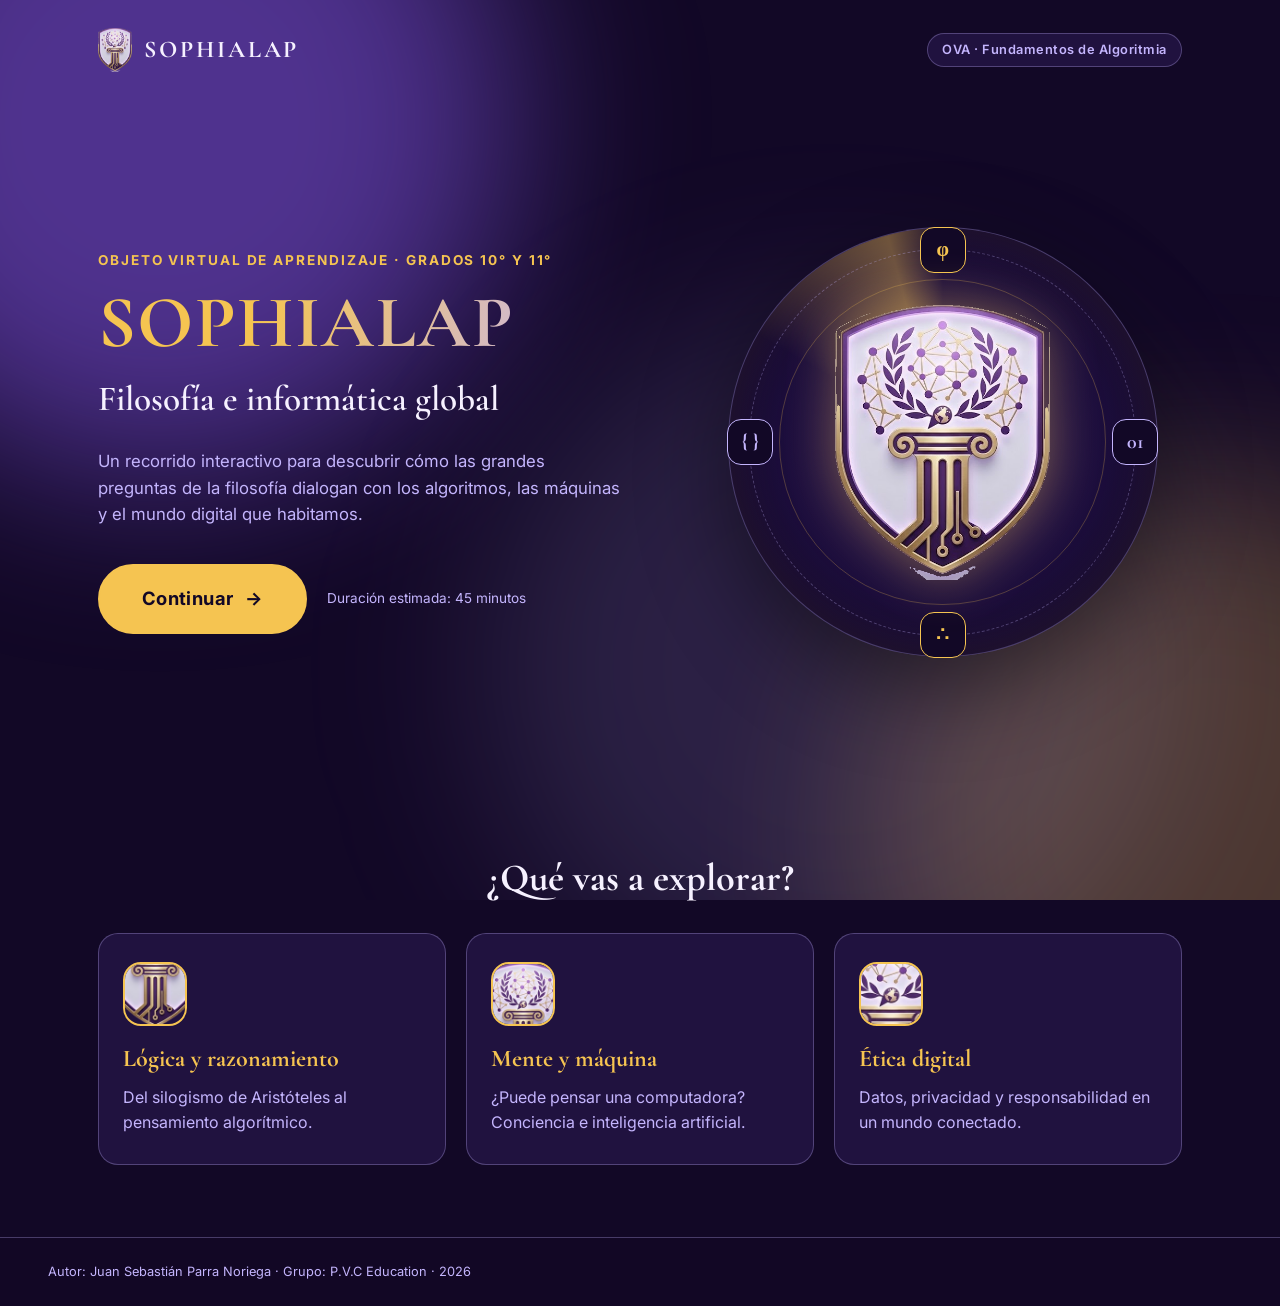
==== index.html @ b5cdf6d9 "Agrega autor y grupo al pie de página" ====
<!DOCTYPE html>
<html lang="es">
<head>
  <meta charset="UTF-8">
  <meta name="viewport" content="width=device-width, initial-scale=1">
  <meta name="description" content="SOPHIALAP: objeto virtual de aprendizaje interactivo que conecta la filosofía con la informática para estudiantes de grados 10° y 11°.">
  <meta name="theme-color" content="#120826">
  <title>SOPHIALAP · Filosofía e informática global</title>
  <link rel="icon" type="image/png" href="img/favicon.png">
  <link rel="preconnect" href="https://fonts.googleapis.com">
  <link rel="preconnect" href="https://fonts.gstatic.com" crossorigin>
  <link href="https://fonts.googleapis.com/css2?family=Cormorant+Garamond:wght@600;700&amp;family=Inter:wght@400;600;700&amp;display=swap" rel="stylesheet">
  <link rel="stylesheet" href="css/styles.css">
</head>
<body>

  <!-- Fondo decorativo: manchas de luz animadas -->
  <div class="fondo" aria-hidden="true">
    <span class="fondo__mancha fondo__mancha--violeta"></span>
    <span class="fondo__mancha fondo__mancha--dorada"></span>
    <span class="fondo__mancha fondo__mancha--lila"></span>
  </div>

  <a class="salto-contenido" href="#contenido-principal">Saltar al contenido</a>

  <header class="cabecera">
    <a class="marca" href="index.html">
      <img class="marca__logo" src="img/escudo-sophialap.png" width="35" height="44" alt="Logotipo de SOPHIALAP: escudo violeta y dorado con una columna jónica">
      <span class="marca__nombre">SOPHIALAP</span>
    </a>
    <p class="cabecera__etiqueta">OVA · Fundamentos de Algoritmia</p>
  </header>

  <main id="contenido-principal" class="principal">

    <!-- Portada: título, subtítulo, llamado a la acción y visual temático -->
    <section class="portada" aria-labelledby="titulo-ova">
      <div class="portada__texto">
        <p class="portada__sobretitulo">Objeto Virtual de Aprendizaje · Grados 10° y 11°</p>
        <h1 id="titulo-ova" class="portada__titulo">SOPHIALAP</h1>
        <p class="portada__subtitulo">Filosofía e informática global</p>
        <p class="portada__descripcion">
          Un recorrido interactivo para descubrir cómo las grandes preguntas de la filosofía
          dialogan con los algoritmos, las máquinas y el mundo digital que habitamos.
        </p>
        <div class="portada__acciones">
          <a class="boton" href="contenido.html">
            <span class="boton__texto">Continuar</span>
            <span class="boton__flecha" aria-hidden="true">→</span>
          </a>
          <p class="portada__nota">Duración estimada: 45 minutos</p>
        </div>
      </div>

      <div class="visual">
        <div class="visual__radar" aria-hidden="true"></div>
        <div class="visual__anillo visual__anillo--externo" aria-hidden="true"></div>
        <div class="visual__anillo visual__anillo--interno" aria-hidden="true"></div>
        <div class="orbita" aria-hidden="true">
          <span class="orbita__ficha orbita__ficha--arriba">φ</span>
          <span class="orbita__ficha orbita__ficha--derecha">01</span>
          <span class="orbita__ficha orbita__ficha--abajo">∴</span>
          <span class="orbita__ficha orbita__ficha--izquierda">{ }</span>
        </div>
        <img class="visual__nucleo" src="img/escudo-sophialap.png" width="412" height="527" alt="Escudo de SOPHIALAP: columna jónica con circuitos, corona de laurel, red neuronal y globo terráqueo en violeta y dorado">
      </div>
    </section>

    <!-- Ejes temáticos del OVA -->
    <section class="ejes" aria-labelledby="titulo-ejes">
      <h2 id="titulo-ejes" class="ejes__titulo">¿Qué vas a explorar?</h2>
      <ul class="ejes__lista">
        <li class="eje">
          <img class="eje__icono" src="img/detalle-columna.png" width="64" height="64" alt="Columna jónica con líneas de circuito, símbolo de la lógica clásica y la computación">
          <h3 class="eje__nombre">Lógica y razonamiento</h3>
          <p class="eje__texto">Del silogismo de Aristóteles al pensamiento algorítmico.</p>
        </li>
        <li class="eje">
          <img class="eje__icono" src="img/detalle-red.png" width="64" height="64" alt="Red neuronal de nodos violetas y dorados que representa la mente y la máquina">
          <h3 class="eje__nombre">Mente y máquina</h3>
          <p class="eje__texto">¿Puede pensar una computadora? Conciencia e inteligencia artificial.</p>
        </li>
        <li class="eje">
          <img class="eje__icono" src="img/detalle-globo.png" width="64" height="64" alt="Globo terráqueo sobre una corona de laurel que representa la ética en el mundo digital">
          <h3 class="eje__nombre">Ética digital</h3>
          <p class="eje__texto">Datos, privacidad y responsabilidad en un mundo conectado.</p>
        </li>
      </ul>
    </section>
  </main>

  <footer class="pie-pagina">
    <p>Autor: Juan Sebastián Parra Noriega · Grupo: P.V.C Education · 2026</p>
  </footer>

</body>
</html>
---- css/styles.css ----
/* ---------- 1. VARIABLES ---------- */
:root {
  --color-fondo: #120826;
  --color-dorado: #f5c451;
  --color-violeta: #8b5cf6;
  --color-lila: #c4b5fd;
  --color-texto: #f6f1ff;

  --fuente-titulos: "Cormorant Garamond", Georgia, "Times New Roman", serif;
  --fuente-texto: "Inter", system-ui, -apple-system, "Segoe UI", Roboto, sans-serif;

  --borde-suave: color-mix(in srgb, var(--color-lila) 30%, transparent);
  --vidrio: color-mix(in srgb, var(--color-violeta) 12%, transparent);
  --curva: ease-in-out;
  --ancho-max: 1180px;
}

/* ---------- 2. BASE ---------- */
*,
*::before,
*::after {
  box-sizing: border-box;
}

html {
  overflow-x: hidden;
  scroll-behavior: smooth;
}

body {
  display: flex;
  flex-direction: column;
  min-height: 100vh;
  margin: 0;
  background-color: var(--color-fondo);
  color: var(--color-texto);
  font-family: var(--fuente-texto);
  font-size: 1rem;
  line-height: 1.6;
  overflow-x: hidden;
}

img {
  display: block;
  max-width: 100%;
  height: auto;
}

.principal {
  flex: 1;
  width: 100%;
  max-width: var(--ancho-max);
  margin: 0 auto;
  padding: clamp(8px, 3vw, 32px) clamp(20px, 5vw, 48px) clamp(32px, 6vw, 72px);
}

.principal--centrado {
  display: grid;
  place-items: center;
}

.salto-contenido {
  position: absolute;
  top: -80px;
  left: 16px;
  z-index: 10;
  padding: 10px 18px;
  border-radius: 10px;
  background: var(--color-dorado);
  color: var(--color-fondo);
  font-weight: 700;
  text-decoration: none;
  transition: top 0.2s var(--curva);
}

.salto-contenido:focus {
  top: 16px;
}

/* ---------- 3. FONDO ANIMADO ---------- */
.fondo {
  position: fixed;
  inset: 0;
  z-index: -1;
  overflow: hidden;
  contain: paint;
}

.fondo__mancha {
  position: absolute;
  width: 55vmax;
  height: 55vmax;
  border-radius: 50%;
  filter: blur(90px);
  animation: derivar 22s var(--curva) infinite alternate;
}

.fondo__mancha--violeta {
  top: -18vmax;
  left: -15vmax;
  background: color-mix(in srgb, var(--color-violeta) 50%, transparent);
}

.fondo__mancha--dorada {
  right: -22vmax;
  bottom: -22vmax;
  background: color-mix(in srgb, var(--color-dorado) 25%, transparent);
  animation-duration: 28s;
}

.fondo__mancha--lila {
  top: 35%;
  left: 38%;
  background: color-mix(in srgb, var(--color-lila) 14%, transparent);
  animation-duration: 34s;
}

/* ---------- 4. CABECERA ---------- */
.cabecera {
  display: flex;
  align-items: center;
  justify-content: space-between;
  gap: 16px;
  width: 100%;
  max-width: var(--ancho-max);
  margin: 0 auto;
  padding: clamp(16px, 3vw, 28px) clamp(20px, 5vw, 48px);
}

.marca {
  display: inline-flex;
  align-items: center;
  gap: 12px;
  color: var(--color-texto);
  text-decoration: none;
  border-radius: 12px;
}

.marca:focus-visible {
  outline: 3px solid var(--color-lila);
  outline-offset: 4px;
}

.marca__logo {
  width: auto;
  height: 44px;
}

.marca__nombre {
  font-family: var(--fuente-titulos);
  font-size: 1.5rem;
  font-weight: 700;
  letter-spacing: 0.12em;
}

.cabecera__etiqueta {
  margin: 0;
  padding: 6px 14px;
  border: 1px solid var(--borde-suave);
  border-radius: 999px;
  background: var(--vidrio);
  color: var(--color-lila);
  font-size: 0.8rem;
  font-weight: 600;
  letter-spacing: 0.04em;
}

/* ---------- 5. PORTADA (TEXTO) ---------- */
.portada {
  display: grid;
  grid-template-columns: minmax(0, 1.05fr) minmax(0, 0.95fr);
  align-items: center;
  gap: clamp(24px, 6vw, 80px);
  min-height: min(620px, 72vh);
}

.portada__texto {
  animation: entrar 0.9s var(--curva) both;
}

.portada__sobretitulo {
  margin: 0 0 12px;
  color: var(--color-dorado);
  font-size: 0.85rem;
  font-weight: 700;
  letter-spacing: 0.14em;
  text-transform: uppercase;
}

.portada__titulo {
  margin: 0;
  font-family: var(--fuente-titulos);
  font-size: clamp(2.6rem, 6vw, 4.6rem);
  font-weight: 700;
  line-height: 1.05;
  letter-spacing: 0.02em;
  padding-right: 0.1em;
  color: var(--color-dorado);
  background: linear-gradient(100deg, var(--color-dorado) 30%, var(--color-lila) 100%);
  -webkit-background-clip: text;
  background-clip: text;
  -webkit-text-fill-color: transparent;
}

.portada__subtitulo {
  margin: 10px 0 0;
  font-family: var(--fuente-titulos);
  font-size: clamp(1.5rem, 4vw, 2.2rem);
  font-weight: 600;
  color: var(--color-texto);
}

.portada__descripcion {
  max-width: 52ch;
  margin: 20px 0 0;
  color: var(--color-lila);
  font-size: 1.05rem;
}

.portada__acciones {
  display: flex;
  flex-wrap: wrap;
  align-items: center;
  gap: 20px;
  margin-top: 36px;
}

.portada__nota {
  margin: 0;
  color: var(--color-lila);
  font-size: 0.85rem;
}

/* ---------- 6. BOTÓN "CONTINUAR" ----------
   Estados: normal, :hover, :focus, :active (todos con transición suave) */
.boton {
  display: inline-flex;
  align-items: center;
  gap: 12px;
  padding: 18px 42px;
  border: 2px solid var(--color-dorado);
  border-radius: 999px;
  background: var(--color-dorado);
  color: var(--color-fondo);
  font-family: var(--fuente-texto);
  font-size: 1.15rem;
  font-weight: 700;
  letter-spacing: 0.02em;
  text-decoration: none;
  cursor: pointer;
  transition:
    transform 0.3s var(--curva),
    background-color 0.3s var(--curva),
    color 0.3s var(--curva),
    border-color 0.3s var(--curva),
    box-shadow 0.3s var(--curva);
  animation: pulso 2.8s var(--curva) infinite;
}

.boton__flecha {
  display: inline-block;
  transition: transform 0.3s var(--curva);
}

/* Hover: se eleva, cambia a texto claro y la flecha avanza */
.boton:hover {
  transform: translateY(-4px) scale(1.04);
  border-color: var(--color-texto);
  background: var(--color-texto);
  box-shadow: 0 14px 40px color-mix(in srgb, var(--color-dorado) 45%, transparent);
  animation: none;
}

.boton:hover .boton__flecha {
  transform: translateX(6px);
}

/* Focus: anillo lila bien visible para teclado */
.boton:focus {
  outline: 4px solid var(--color-lila);
  outline-offset: 5px;
  animation: none;
}

/* Active: se hunde y cambia a violeta */
.boton:active {
  transform: translateY(2px) scale(0.97);
  border-color: var(--color-violeta);
  background: var(--color-violeta);
  color: var(--color-texto);
  box-shadow: inset 0 4px 14px rgba(18, 8, 38, 0.5);
  animation: none;
}

/* Variante secundaria (página Próximamente) */
.boton--secundario {
  background: transparent;
  color: var(--color-dorado);
  animation: none;
}

.boton--secundario:hover .boton__flecha {
  transform: translateX(-6px);
}

/* ---------- 7. VISUAL TEMÁTICO ----------
   Radar de barrido + órbita de símbolos (φ, 01, ∴, { }) */
.visual {
  position: relative;
  display: grid;
  place-items: center;
  width: min(430px, 82vw);
  aspect-ratio: 1;
  margin: 0 auto;
  animation: flotar 6s var(--curva) infinite;
}

.visual__radar,
.visual__anillo,
.orbita {
  position: absolute;
  border-radius: 50%;
}

.visual__radar {
  inset: 0;
  overflow: hidden;
  border: 1px solid var(--borde-suave);
  background: radial-gradient(circle, #2a1458, #1b0d3b 55%, var(--color-fondo) 78%);
  box-shadow: inset 0 0 60px color-mix(in srgb, var(--color-dorado) 8%, transparent), 0 30px 90px rgba(0, 0, 0, 0.45);
}

.visual__radar::before {
  content: "";
  position: absolute;
  inset: -15%;
  background: conic-gradient(from 0deg, transparent 0 300deg, color-mix(in srgb, var(--color-dorado) 38%, transparent) 345deg, transparent 360deg);
  animation: barrido 5s linear infinite;
}

.visual__anillo {
  border: 1px solid color-mix(in srgb, var(--color-dorado) 25%, transparent);
}

.visual__anillo--externo {
  inset: 12%;
}

.visual__anillo--interno {
  inset: 28%;
  border-style: dashed;
  border-color: var(--borde-suave);
}

.visual__nucleo {
  position: relative;
  width: 50%;
  filter: drop-shadow(0 0 26px color-mix(in srgb, var(--color-dorado) 45%, transparent));
}

.orbita {
  inset: 5%;
  border: 1px dashed var(--borde-suave);
  animation: orbitar 24s linear infinite;
}

.orbita__ficha {
  position: absolute;
  display: grid;
  place-items: center;
  width: 46px;
  height: 46px;
  margin: -23px 0 0 -23px;
  border: 1px solid var(--color-dorado);
  border-radius: 14px;
  background: var(--color-fondo);
  color: var(--color-dorado);
  font-family: var(--fuente-titulos);
  font-size: 1.25rem;
  font-weight: 700;
  animation: contra-orbitar 24s linear infinite;
}

.orbita__ficha--arriba {
  top: 0;
  left: 50%;
}

.orbita__ficha--derecha {
  top: 50%;
  left: 100%;
  color: var(--color-lila);
  border-color: var(--color-lila);
}

.orbita__ficha--abajo {
  top: 100%;
  left: 50%;
}

.orbita__ficha--izquierda {
  top: 50%;
  left: 0;
  color: var(--color-lila);
  border-color: var(--color-lila);
}

/* ---------- 8. EJES TEMÁTICOS ---------- */
.ejes {
  margin-top: clamp(48px, 8vw, 96px);
}

.ejes__titulo {
  margin: 0 0 24px;
  font-family: var(--fuente-titulos);
  font-size: clamp(1.8rem, 4vw, 2.4rem);
  text-align: center;
}

.ejes__lista {
  display: grid;
  grid-template-columns: repeat(3, minmax(0, 1fr));
  gap: 20px;
  margin: 0;
  padding: 0;
  list-style: none;
}

.eje {
  padding: 28px 24px;
  border: 1px solid var(--borde-suave);
  border-radius: 20px;
  background: var(--vidrio);
  transition:
    transform 0.3s var(--curva),
    border-color 0.3s var(--curva),
    background-color 0.3s var(--curva);
}

.eje:hover {
  transform: translateY(-6px);
  border-color: var(--color-dorado);
  background: color-mix(in srgb, var(--color-violeta) 22%, transparent);
}

.eje__icono {
  width: 64px;
  height: 64px;
  margin-bottom: 14px;
  border: 2px solid var(--color-dorado);
  border-radius: 18px;
  object-fit: cover;
}

.eje__nombre {
  margin: 0 0 6px;
  font-family: var(--fuente-titulos);
  font-size: 1.5rem;
  color: var(--color-dorado);
}

.eje__texto {
  margin: 0;
  color: var(--color-lila);
}

/* ---------- 9. PÁGINA "PRÓXIMAMENTE" ---------- */
.proximamente {
  display: grid;
  justify-items: center;
  gap: 16px;
  text-align: center;
}

.proximamente__imagen {
  width: min(200px, 48vw);
  animation: flotar 6s var(--curva) infinite;
}

.proximamente__titulo {
  margin: 0;
  font-family: var(--fuente-titulos);
  font-size: clamp(2.6rem, 8vw, 4.5rem);
  color: var(--color-dorado);
}

.proximamente__texto {
  margin: 0 0 12px;
  color: var(--color-lila);
}

/* ---------- 10. PIE DE PÁGINA ---------- */
.pie,
.pie-pagina {
  display: grid;
  gap: 4px;
  width: 100%;
  max-width: var(--ancho-max);
  margin: 0 auto;
  padding: 24px clamp(20px, 5vw, 48px) 32px;
  border-top: 1px solid var(--borde-suave);
  color: var(--color-lila);
  font-size: 0.85rem;
  text-align: center;
}

.pie p,
.pie-pagina p {
  margin: 0;
}

.pie strong,
.pie-pagina strong {
  color: var(--color-texto);
}

.pie-pagina {
  max-width: none;
  margin-top: auto;
  padding: 24px clamp(20px, 5vw, 48px);
  background: color-mix(in srgb, var(--color-fondo) 72%, transparent);
  font-size: 0.8rem;
  text-align: left;
}

.pie-pagina__contenido {
  display: flex;
  align-items: center;
  justify-content: space-between;
  gap: 24px;
  width: 100%;
  max-width: var(--ancho-max);
  margin: 0 auto;
}

.pie-pagina__marca {
  display: flex;
  align-items: center;
  gap: 12px;
  color: var(--color-texto);
  text-decoration: none;
}

.pie-pagina__simbolo {
  display: grid;
  width: 40px;
  height: 40px;
  place-items: center;
  border: 1px solid var(--borde-suave);
  border-radius: 50%;
  color: var(--color-dorado);
  font-family: var(--fuente-titulos);
  font-size: 1.4rem;
}

.pie-pagina__identidad {
  display: grid;
  gap: 2px;
}

.pie-pagina__identidad strong {
  color: var(--color-dorado);
  letter-spacing: 0.1em;
}

.pie-pagina__identidad span {
  color: var(--color-lila);
}

.pie-pagina__creditos {
  display: grid;
  gap: 4px;
  text-align: right;
}

.pie-pagina__creditos p:first-child {
  color: var(--color-texto);
}

.pie-pagina__creditos span {
  padding: 0 4px;
  color: var(--color-dorado);
}

.pie-pagina__marca:focus-visible {
  outline: 2px solid var(--color-dorado);
  outline-offset: 5px;
  border-radius: 2px;
}

/* ---------- 11. ANIMACIONES ---------- */
@keyframes derivar {
  to {
    transform: translate(9vmax, 6vmax) scale(1.18);
  }
}

@keyframes entrar {
  from {
    opacity: 0;
    transform: translateY(24px);
  }
  to {
    opacity: 1;
    transform: translateY(0);
  }
}

@keyframes barrido {
  to {
    transform: rotate(360deg);
  }
}

@keyframes orbitar {
  to {
    transform: rotate(360deg);
  }
}

@keyframes contra-orbitar {
  to {
    transform: rotate(-360deg);
  }
}

@keyframes flotar {
  0%,
  100% {
    transform: translateY(0);
  }
  50% {
    transform: translateY(-12px);
  }
}

@keyframes pulso {
  0%,
  100% {
    box-shadow: 0 0 0 0 color-mix(in srgb, var(--color-dorado) 55%, transparent);
  }
  50% {
    box-shadow: 0 0 0 16px transparent;
  }
}

/* ---------- 12. DISEÑO RESPONSIVO ---------- */

/* Tableta */
@media (max-width: 900px) {
  .portada {
    grid-template-columns: 1fr;
    min-height: 0;
    text-align: center;
  }

  .portada__descripcion {
    margin-right: auto;
    margin-left: auto;
  }

  .portada__acciones {
    justify-content: center;
  }

  .visual {
    order: -1;
    width: min(340px, 78vw);
  }

  .ejes__lista {
    grid-template-columns: 1fr;
  }
}

/* Móvil */
@media (max-width: 520px) {
  .cabecera {
    flex-direction: column;
    gap: 10px;
  }

  .boton {
    justify-content: center;
    width: 100%;
    padding: 18px 24px;
  }

  .portada__acciones {
    flex-direction: column;
  }

  .orbita__ficha {
    width: 38px;
    height: 38px;
    margin: -19px 0 0 -19px;
    font-size: 1rem;
  }

  .pie-pagina__contenido {
    flex-direction: column;
    align-items: flex-start;
    gap: 16px;
  }

  .pie-pagina__creditos {
    text-align: left;
  }
}

/* Pantallas grandes */
@media (min-width: 1400px) {
  :root {
    --ancho-max: 1280px;
  }
}

/* ---------- 13. MOVIMIENTO REDUCIDO ---------- */
@media (prefers-reduced-motion: reduce) {
  *,
  *::before,
  *::after {
    animation-duration: 0.01ms !important;
    animation-iteration-count: 1 !important;
    transition-duration: 0.01ms !important;
    scroll-behavior: auto !important;
  }
}
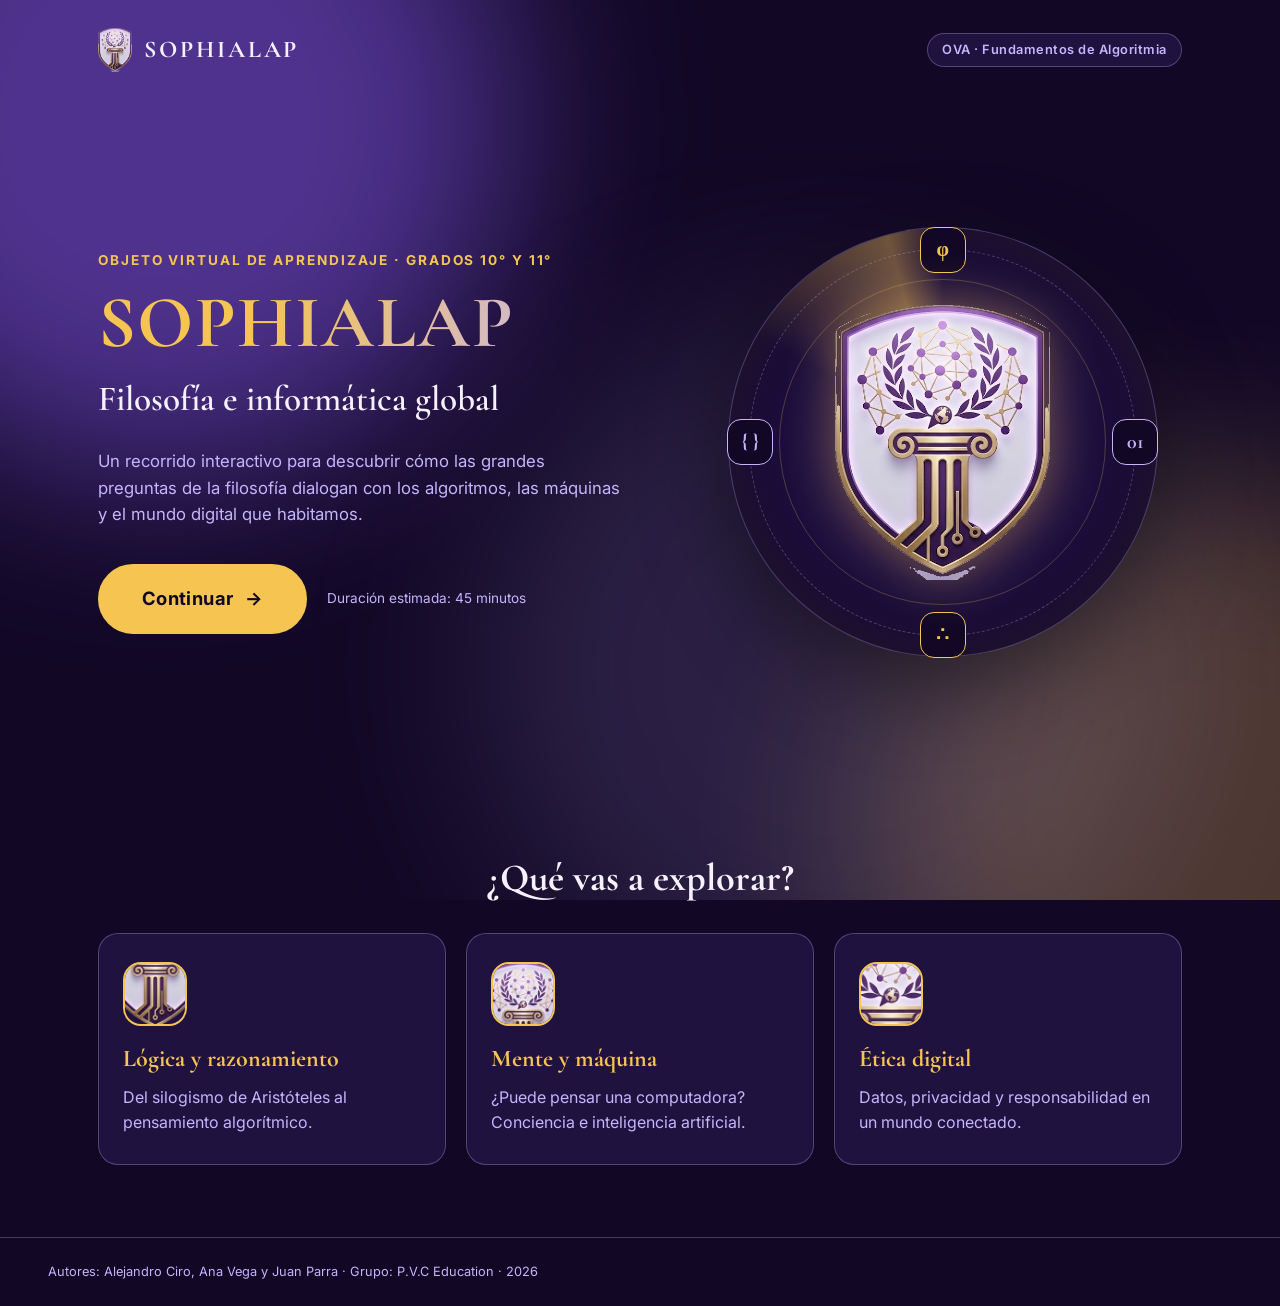
==== commit 085d7cbb: "Agrega autor y grupo al pie de página" ====
--- a/index.html
+++ b/index.html
@@ -90,7 +90,7 @@
   </main>
 
   <footer class="pie-pagina">
-    <p>Autor: Juan Sebastián Parra Noriega · Grupo: P.V.C Education · 2026</p>
+    <p>Autores: Alejandro Ciro, Ana Vega y Juan Parra · Grupo: P.V.C Education · 2026</p>
   </footer>
 
 </body>
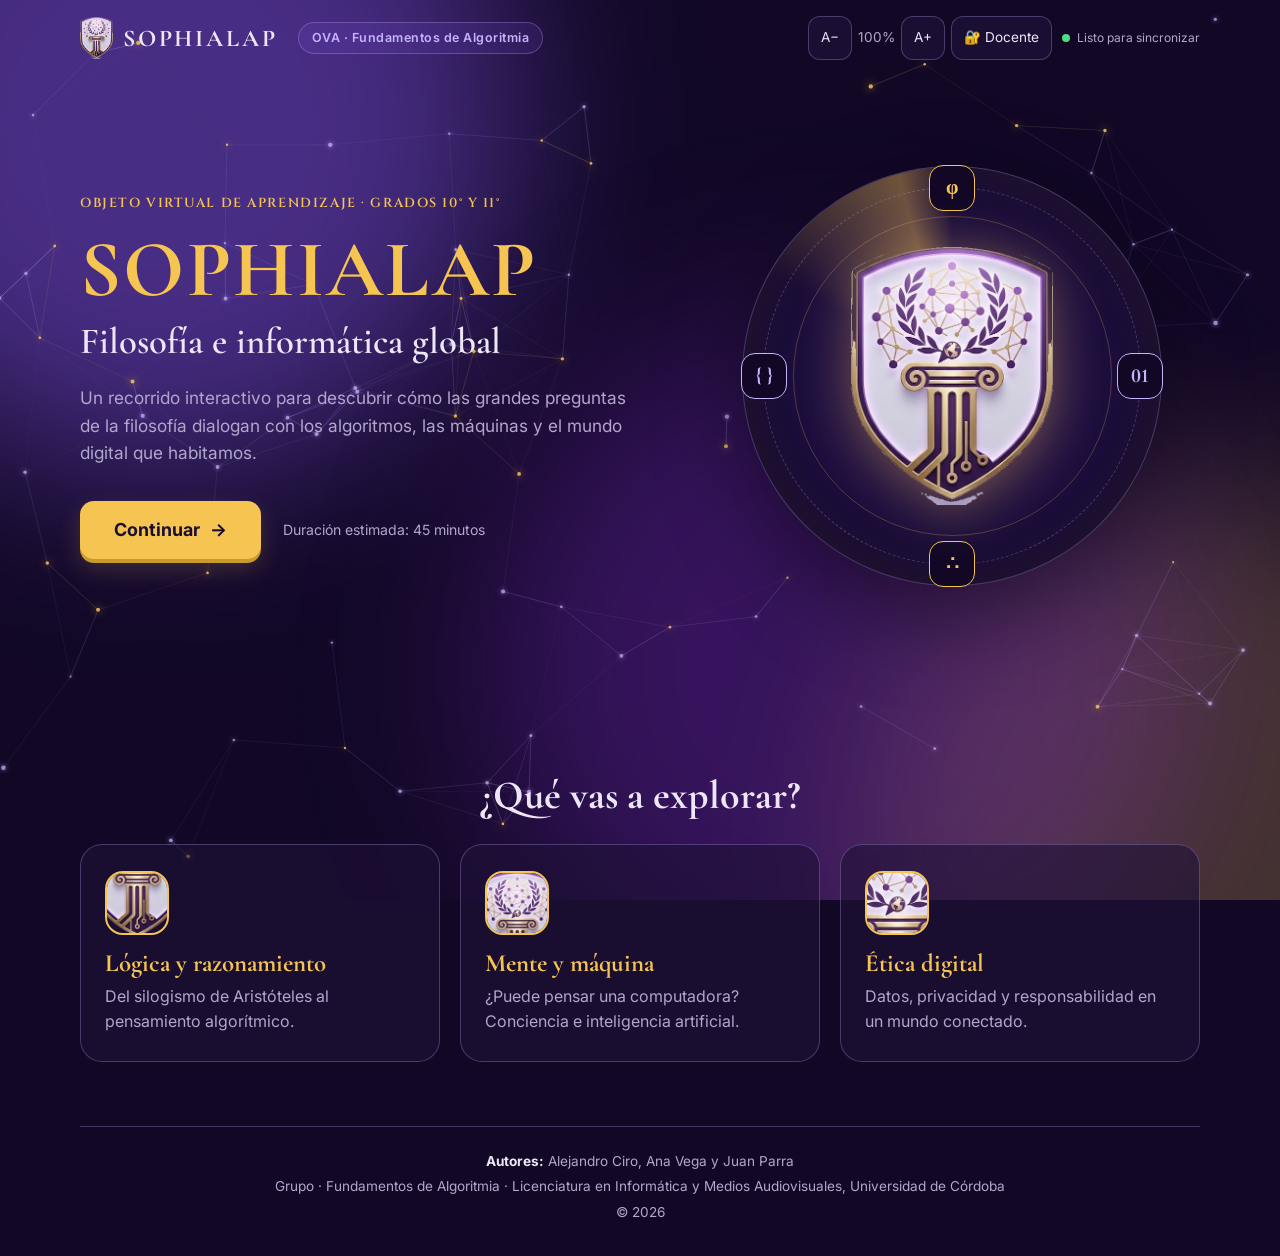
==== commit 1f4d793f: "Integra la app completa de SOPHIALAP - Portada del OVA integrada como primera vista de la SPA (index" ====
--- a/index.html
+++ b/index.html
@@ -1,97 +1,29 @@
-<!DOCTYPE html>
+<!doctype html>
 <html lang="es">
 <head>
-  <meta charset="UTF-8">
-  <meta name="viewport" content="width=device-width, initial-scale=1">
+  <meta charset="utf-8">
+  <meta name="viewport" content="width=device-width,initial-scale=1,viewport-fit=cover">
+  <meta name="theme-color" content="#120826">
   <meta name="description" content="SOPHIALAP: objeto virtual de aprendizaje interactivo que conecta la filosofía con la informática para estudiantes de grados 10° y 11°.">
-  <meta name="theme-color" content="#120826">
   <title>SOPHIALAP · Filosofía e informática global</title>
-  <link rel="icon" type="image/png" href="img/favicon.png">
+  <link rel="icon" type="image/png" href="assets/favicon.png">
+  <!-- Tipografías: Cormorant Garamond (titulares), Inter (texto) y Cinzel (sobretítulos) -->
   <link rel="preconnect" href="https://fonts.googleapis.com">
   <link rel="preconnect" href="https://fonts.gstatic.com" crossorigin>
-  <link href="https://fonts.googleapis.com/css2?family=Cormorant+Garamond:wght@600;700&amp;family=Inter:wght@400;600;700&amp;display=swap" rel="stylesheet">
-  <link rel="stylesheet" href="css/styles.css">
+  <link href="https://fonts.googleapis.com/css2?family=Cinzel:wght@600&amp;family=Cormorant+Garamond:wght@600;700&amp;family=Inter:wght@400;500;600;700&amp;display=swap" rel="stylesheet">
+  <link rel="stylesheet" href="./styles.css">
 </head>
 <body>
+  <!-- Fondo: auroras de luz y constelación animada (no se reinician al cambiar de vista) -->
+  <div class="aur" aria-hidden="true"><b></b><b></b><b></b></div>
+  <canvas id="net" aria-hidden="true"></canvas>
 
-  <!-- Fondo decorativo: manchas de luz animadas -->
-  <div class="fondo" aria-hidden="true">
-    <span class="fondo__mancha fondo__mancha--violeta"></span>
-    <span class="fondo__mancha fondo__mancha--dorada"></span>
-    <span class="fondo__mancha fondo__mancha--lila"></span>
-  </div>
+  <a class="skip" href="#main">Saltar al contenido</a>
+  <div id="live" class="sr" aria-live="polite" aria-atomic="true"></div>
 
-  <a class="salto-contenido" href="#contenido-principal">Saltar al contenido</a>
+  <!-- La aplicación (cabecera, vista activa y pie) se dibuja aquí desde app.js -->
+  <div id="app"></div>
 
-  <header class="cabecera">
-    <a class="marca" href="index.html">
-      <img class="marca__logo" src="img/escudo-sophialap.png" width="35" height="44" alt="Logotipo de SOPHIALAP: escudo violeta y dorado con una columna jónica">
-      <span class="marca__nombre">SOPHIALAP</span>
-    </a>
-    <p class="cabecera__etiqueta">OVA · Fundamentos de Algoritmia</p>
-  </header>
-
-  <main id="contenido-principal" class="principal">
-
-    <!-- Portada: título, subtítulo, llamado a la acción y visual temático -->
-    <section class="portada" aria-labelledby="titulo-ova">
-      <div class="portada__texto">
-        <p class="portada__sobretitulo">Objeto Virtual de Aprendizaje · Grados 10° y 11°</p>
-        <h1 id="titulo-ova" class="portada__titulo">SOPHIALAP</h1>
-        <p class="portada__subtitulo">Filosofía e informática global</p>
-        <p class="portada__descripcion">
-          Un recorrido interactivo para descubrir cómo las grandes preguntas de la filosofía
-          dialogan con los algoritmos, las máquinas y el mundo digital que habitamos.
-        </p>
-        <div class="portada__acciones">
-          <a class="boton" href="contenido.html">
-            <span class="boton__texto">Continuar</span>
-            <span class="boton__flecha" aria-hidden="true">→</span>
-          </a>
-          <p class="portada__nota">Duración estimada: 45 minutos</p>
-        </div>
-      </div>
-
-      <div class="visual">
-        <div class="visual__radar" aria-hidden="true"></div>
-        <div class="visual__anillo visual__anillo--externo" aria-hidden="true"></div>
-        <div class="visual__anillo visual__anillo--interno" aria-hidden="true"></div>
-        <div class="orbita" aria-hidden="true">
-          <span class="orbita__ficha orbita__ficha--arriba">φ</span>
-          <span class="orbita__ficha orbita__ficha--derecha">01</span>
-          <span class="orbita__ficha orbita__ficha--abajo">∴</span>
-          <span class="orbita__ficha orbita__ficha--izquierda">{ }</span>
-        </div>
-        <img class="visual__nucleo" src="img/escudo-sophialap.png" width="412" height="527" alt="Escudo de SOPHIALAP: columna jónica con circuitos, corona de laurel, red neuronal y globo terráqueo en violeta y dorado">
-      </div>
-    </section>
-
-    <!-- Ejes temáticos del OVA -->
-    <section class="ejes" aria-labelledby="titulo-ejes">
-      <h2 id="titulo-ejes" class="ejes__titulo">¿Qué vas a explorar?</h2>
-      <ul class="ejes__lista">
-        <li class="eje">
-          <img class="eje__icono" src="img/detalle-columna.png" width="64" height="64" alt="Columna jónica con líneas de circuito, símbolo de la lógica clásica y la computación">
-          <h3 class="eje__nombre">Lógica y razonamiento</h3>
-          <p class="eje__texto">Del silogismo de Aristóteles al pensamiento algorítmico.</p>
-        </li>
-        <li class="eje">
-          <img class="eje__icono" src="img/detalle-red.png" width="64" height="64" alt="Red neuronal de nodos violetas y dorados que representa la mente y la máquina">
-          <h3 class="eje__nombre">Mente y máquina</h3>
-          <p class="eje__texto">¿Puede pensar una computadora? Conciencia e inteligencia artificial.</p>
-        </li>
-        <li class="eje">
-          <img class="eje__icono" src="img/detalle-globo.png" width="64" height="64" alt="Globo terráqueo sobre una corona de laurel que representa la ética en el mundo digital">
-          <h3 class="eje__nombre">Ética digital</h3>
-          <p class="eje__texto">Datos, privacidad y responsabilidad en un mundo conectado.</p>
-        </li>
-      </ul>
-    </section>
-  </main>
-
-  <footer class="pie-pagina">
-    <p>Autores: Alejandro Ciro, Ana Vega y Juan Parra · Grupo: P.V.C Education · 2026</p>
-  </footer>
-
+  <script src="./app.js"></script>
 </body>
 </html>
--- a/styles.css
+++ b/styles.css
@@ -0,0 +1,2412 @@
+/* ==========================================================
+   SOPHIALAP · Filosofía e informática global
+   Fundamentos de Algoritmia · Universidad de Córdoba · 2026
+   Índice:
+   1. Variables (paleta, tipografía, movimiento)
+   2. Base
+   3. Fondo: auroras y constelación (#net)
+   4. Utilidades de accesibilidad
+   5. Cabecera
+   6. Pie de página
+   7. Tipografía
+   8. Botones
+   9. Formularios y modo escritura
+   10. Superficies (tarjetas, consejos, citas)
+   11. Portada del OVA
+   12. Inicio (perfil y cómo funciona)
+   13. Ruta de periodos
+   14. Unidad: pasos y barras de progreso
+   15. Actividades (ordenar, V/F, retos, dilema)
+   16. Retroalimentación (acierto / error / pista)
+   17. Resumen del periodo y resultado final
+   18. Panel docente
+   19. Ventanas de diálogo
+   20. Animaciones (@keyframes y entrada de vistas)
+   21. Diseño responsivo (@media)
+   22. Accesibilidad: movimiento reducido
+   ========================================================== */
+
+/* ---------- 1. VARIABLES ---------- */
+:root {
+  /* Fondo y superficies */
+  --bg: #120826;
+  --bg-deep: #0b0418;
+  --surface: #1e1238;
+  --surface-2: #2a1b4d;
+  --border: rgba(245, 196, 81, 0.14);
+  --border-strong: rgba(196, 181, 253, 0.28);
+
+  /* Texto */
+  --text: #ede6f7;
+  --text-muted: #b3a6cc;
+
+  /* Acentos */
+  --gold: #f5c451;
+  --gold-soft: #ffe29a;
+  --gold-deep: #c99a2e;
+  --on-gold: #1a0f33;
+  --violet: #8b5cf6;
+  --violet-text: #a78bfa;
+  --lilac: #c4b5fd;
+
+  /* Estados */
+  --success: #4ade80;
+  --success-bg: rgba(74, 222, 128, 0.12);
+  --danger: #ff7a7a;
+  --danger-bg: rgba(255, 122, 122, 0.12);
+
+  /* Tipografías */
+  --font-display: "Cormorant Garamond", Georgia, "Times New Roman", serif;
+  --font-body: "Inter", system-ui, -apple-system, "Segoe UI", Roboto, sans-serif;
+  --font-eyebrow: "Cinzel", "Cormorant Garamond", Georgia, serif;
+
+  /* Movimiento */
+  --ease-out: cubic-bezier(0.23, 1, 0.32, 1);
+  --ease-std: cubic-bezier(0.25, 0.1, 0.25, 1);
+  --ease-card: cubic-bezier(0.2, 0, 0, 1);
+  --ease-pop: cubic-bezier(0.34, 1.56, 0.64, 1);
+  --dur-press: 80ms;
+  --dur-fast: 150ms;
+  --dur-base: 240ms;
+  --dur-slow: 400ms;
+  --dur-xslow: 600ms;
+
+  /* Forma y medidas */
+  --radius-s: 12px;
+  --radius-m: 16px;
+  --radius-l: 22px;
+  --ancho-max: 1120px;
+  --u: 1;
+}
+
+/* ---------- 2. BASE ---------- */
+*,
+*::before,
+*::after {
+  box-sizing: border-box;
+}
+
+html {
+  font-size: calc(16px * var(--u));
+  color-scheme: dark;
+  scrollbar-color: var(--surface-2) var(--bg-deep);
+}
+
+body {
+  margin: 0;
+  min-height: 100vh;
+  background: var(--bg);
+  color: var(--text);
+  font-family: var(--font-body);
+  font-size: 1rem;
+  line-height: 1.6;
+  overflow-x: clip;
+  -webkit-font-smoothing: antialiased;
+}
+
+#app {
+  display: flex;
+  flex-direction: column;
+  min-height: 100vh;
+}
+
+img {
+  display: block;
+  max-width: 100%;
+  height: auto;
+}
+
+::selection {
+  background: rgba(245, 196, 81, 0.35);
+  color: var(--text);
+}
+
+a {
+  color: var(--gold-soft);
+  text-underline-offset: 3px;
+}
+
+main {
+  flex: 1;
+  width: min(100% - 32px, var(--ancho-max));
+  margin: 0 auto;
+  padding: 20px 0 64px;
+}
+
+/* ---------- 3. FONDO: AURORAS Y CONSTELACIÓN ---------- */
+.aur {
+  position: fixed;
+  inset: 0;
+  z-index: -2;
+  overflow: hidden;
+  contain: paint;
+}
+
+.aur b {
+  position: absolute;
+  width: 55vmax;
+  height: 55vmax;
+  border-radius: 50%;
+  filter: blur(90px);
+  animation: derivar 22s ease-in-out infinite alternate;
+}
+
+.aur b:nth-child(1) {
+  top: -18vmax;
+  left: -15vmax;
+  background: rgba(139, 92, 246, 0.45);
+}
+
+.aur b:nth-child(2) {
+  right: -22vmax;
+  bottom: -22vmax;
+  background: rgba(245, 196, 81, 0.22);
+  animation-duration: 28s;
+}
+
+.aur b:nth-child(3) {
+  top: 35%;
+  left: 38%;
+  background: rgba(147, 51, 234, 0.28);
+  animation-duration: 34s;
+}
+
+#net {
+  position: fixed;
+  inset: 0;
+  z-index: -1;
+  width: 100%;
+  height: 100%;
+  pointer-events: none;
+}
+
+/* ---------- 4. UTILIDADES DE ACCESIBILIDAD ---------- */
+.sr {
+  position: absolute !important;
+  width: 1px;
+  height: 1px;
+  margin: -1px;
+  padding: 0;
+  overflow: hidden;
+  clip: rect(0 0 0 0);
+  white-space: nowrap;
+  border: 0;
+}
+
+.skip {
+  position: absolute;
+  top: -80px;
+  left: 16px;
+  z-index: 30;
+  padding: 10px 18px;
+  border-radius: var(--radius-s);
+  background: var(--gold);
+  color: var(--on-gold);
+  font-weight: 700;
+  text-decoration: none;
+  transition: top var(--dur-fast) var(--ease-out);
+}
+
+.skip:focus {
+  top: max(12px, env(safe-area-inset-top));
+}
+
+button:focus-visible,
+input:focus-visible,
+select:focus-visible,
+textarea:focus-visible,
+a:focus-visible,
+summary:focus-visible,
+.fb:focus-visible {
+  outline: 3px solid var(--gold);
+  outline-offset: 3px;
+}
+
+main:focus,
+h1:focus,
+h2:focus,
+.fb:focus:not(:focus-visible) {
+  outline: 0;
+}
+
+[aria-disabled="true"] {
+  opacity: 0.5;
+  cursor: not-allowed;
+}
+
+/* ---------- 5. CABECERA ---------- */
+.top {
+  display: flex;
+  flex-wrap: wrap;
+  align-items: center;
+  justify-content: space-between;
+  gap: 10px 16px;
+  width: min(100% - 32px, var(--ancho-max));
+  margin: 0 auto;
+  padding: max(16px, env(safe-area-inset-top)) 0 8px;
+}
+
+.brand-group {
+  display: flex;
+  flex-wrap: wrap;
+  align-items: center;
+  gap: 8px 16px;
+  min-width: 0;
+}
+
+.brand {
+  display: inline-flex;
+  align-items: center;
+  gap: 10px;
+  min-height: 44px;
+  padding: 0 4px 0 0;
+  border: 0;
+  border-radius: var(--radius-s);
+  background: none;
+  color: var(--text);
+  cursor: pointer;
+}
+
+.brand img {
+  width: auto;
+  height: 42px;
+  transition: transform var(--dur-base) var(--ease-out);
+}
+
+.brand span {
+  font-family: var(--font-display);
+  font-size: 1.5rem;
+  font-weight: 700;
+  letter-spacing: 0.12em;
+}
+
+.tag {
+  margin: 0;
+  padding: 5px 13px;
+  border: 1px solid var(--border-strong);
+  border-radius: 999px;
+  background: rgba(139, 92, 246, 0.12);
+  color: var(--lilac);
+  font-size: 0.78rem;
+  font-weight: 600;
+  letter-spacing: 0.04em;
+}
+
+.tools {
+  display: flex;
+  flex-wrap: wrap;
+  align-items: center;
+  justify-content: flex-end;
+  gap: 6px;
+  font-size: 0.85rem;
+  color: var(--text-muted);
+}
+
+.tools button {
+  min-width: 44px;
+  min-height: 44px;
+  padding: 6px 12px;
+  border: 1px solid var(--border-strong);
+  border-radius: var(--radius-s);
+  background: rgba(30, 18, 56, 0.7);
+  color: var(--text);
+  font: inherit;
+  cursor: pointer;
+  transition: border-color var(--dur-fast) var(--ease-std), background-color var(--dur-fast) var(--ease-std), transform var(--dur-press) ease-out;
+}
+
+.tools button:active {
+  transform: translateY(1px);
+}
+
+.sync-line {
+  display: flex;
+  align-items: center;
+  gap: 7px;
+  margin-left: 4px;
+  color: var(--text-muted);
+  font-size: 0.75rem;
+  white-space: nowrap;
+}
+
+.sync-dot {
+  flex: none;
+  width: 8px;
+  height: 8px;
+  border-radius: 50%;
+  background: var(--success);
+}
+
+.sync-line[data-state="syncing"] .sync-dot {
+  background: var(--gold);
+}
+
+.sync-line[data-state="offline"] .sync-dot,
+.sync-line[data-state="error"] .sync-dot {
+  background: var(--danger);
+}
+
+/* ---------- 6. PIE DE PÁGINA ---------- */
+.pie {
+  display: grid;
+  gap: 4px;
+  width: min(100% - 32px, var(--ancho-max));
+  margin: 0 auto;
+  padding: 24px 0 max(32px, env(safe-area-inset-bottom));
+  border-top: 1px solid var(--border-strong);
+  color: var(--text-muted);
+  font-size: 0.85rem;
+  text-align: center;
+}
+
+.pie p {
+  margin: 0;
+}
+
+.pie strong {
+  color: var(--text);
+}
+
+/* ---------- 7. TIPOGRAFÍA ---------- */
+.ey {
+  margin: 0 0 10px;
+  color: var(--gold);
+  font-family: var(--font-eyebrow);
+  font-size: 0.78rem;
+  font-weight: 600;
+  letter-spacing: 0.12em;
+  text-transform: uppercase;
+}
+
+h1 {
+  margin: 0 0 12px;
+  font-family: var(--font-display);
+  font-size: clamp(2.2rem, 5.4vw, 3.6rem);
+  font-weight: 700;
+  line-height: 1.05;
+  letter-spacing: 0.01em;
+  text-wrap: balance;
+}
+
+h2 {
+  margin: 0 0 10px;
+  font-family: var(--font-display);
+  font-size: max(24px, 1.6rem);
+  font-weight: 700;
+  line-height: 1.15;
+  text-wrap: balance;
+}
+
+h3 {
+  margin: 0 0 6px;
+  font-size: 1rem;
+  font-weight: 600;
+}
+
+/* Cifras de altura uniforme en la serif (Cormorant usa cifras antiguas por defecto) */
+h1,
+h2,
+.node__title,
+.node__dot,
+.slot::before,
+.sum strong,
+.quote,
+.eje__nombre {
+  font-variant-numeric: lining-nums;
+}
+
+em {
+  font-style: normal;
+  color: var(--gold);
+}
+
+p {
+  margin: 0 0 12px;
+}
+
+.mut {
+  color: var(--text-muted);
+}
+
+.lead {
+  max-width: 62ch;
+  font-size: 1.08rem;
+}
+
+/* ---------- 8. BOTONES ---------- */
+/* Botón primario 3D: sombra sólida que se hunde al presionar */
+.btn,
+.b2 {
+  display: inline-flex;
+  align-items: center;
+  justify-content: center;
+  gap: 10px;
+  min-height: 48px;
+  margin: 6px 8px 6px 0;
+  padding: 12px 22px;
+  border-radius: 14px;
+  font-family: var(--font-body);
+  font-size: 0.98rem;
+  font-weight: 700;
+  line-height: 1.2;
+  text-align: center;
+  cursor: pointer;
+  transition:
+    transform var(--dur-press) ease-out,
+    box-shadow var(--dur-press) ease-out,
+    background-color var(--dur-fast) var(--ease-std),
+    border-color var(--dur-fast) var(--ease-std);
+}
+
+.btn {
+  border: 0;
+  background: var(--gold);
+  color: var(--on-gold);
+  box-shadow: 0 4px 0 var(--gold-deep), 0 10px 24px rgba(245, 196, 81, 0.18);
+}
+
+.btn:active:not([aria-disabled="true"]):not(:disabled) {
+  transform: translateY(4px);
+  box-shadow: 0 0 0 var(--gold-deep);
+}
+
+.btn:disabled,
+.btn[aria-disabled="true"] {
+  background: var(--surface-2);
+  color: var(--text-muted);
+  box-shadow: 0 4px 0 var(--bg-deep);
+  opacity: 1;
+}
+
+.btn--lg {
+  min-height: 58px;
+  padding: 16px 34px;
+  font-size: 1.12rem;
+}
+
+.btn__flecha {
+  display: inline-block;
+  transition: transform var(--dur-fast) var(--ease-out);
+}
+
+.b2 {
+  border: 1px solid var(--border-strong);
+  background: rgba(30, 18, 56, 0.72);
+  color: var(--text);
+}
+
+.b2:active:not([aria-disabled="true"]) {
+  transform: translateY(1px);
+}
+
+.b2--danger {
+  border-color: var(--danger);
+  color: var(--danger);
+}
+
+.chip {
+  display: inline-flex;
+  align-items: center;
+  min-height: 44px;
+  margin: 4px 6px 4px 0;
+  padding: 8px 16px;
+  border: 1px solid var(--gold-deep);
+  border-radius: 999px;
+  background: rgba(245, 196, 81, 0.1);
+  color: var(--gold-soft);
+  font: inherit;
+  font-weight: 600;
+  cursor: pointer;
+  transition: background-color var(--dur-fast) var(--ease-std), transform var(--dur-press) ease-out;
+}
+
+.chip:active {
+  transform: translateY(1px);
+}
+
+.back {
+  margin-bottom: 14px;
+}
+
+/* ---------- 9. FORMULARIOS Y MODO ESCRITURA ---------- */
+label {
+  display: block;
+  margin: 10px 0 4px;
+  color: var(--text-muted);
+  font-size: 0.88rem;
+  font-weight: 500;
+}
+
+input,
+select,
+textarea {
+  width: 100%;
+  margin-top: 4px;
+  padding: 12px 14px;
+  border: 1px solid var(--border-strong);
+  border-radius: var(--radius-s);
+  background: rgba(11, 4, 24, 0.7);
+  color: var(--text);
+  font: inherit;
+  font-size: 1rem;
+  caret-color: var(--gold);
+  transition: border-color var(--dur-fast) var(--ease-std), background-color var(--dur-fast) var(--ease-std);
+}
+
+input::placeholder,
+textarea::placeholder {
+  color: #a99bc7;
+}
+
+textarea {
+  min-height: 110px;
+  line-height: 1.7;
+  resize: vertical;
+}
+
+.write label {
+  margin-top: 18px;
+  color: var(--text);
+  font-size: 0.95rem;
+}
+
+.write textarea {
+  padding: 16px 18px;
+  background: rgba(11, 4, 24, 0.55);
+  font-size: 1.02rem;
+}
+
+.write textarea:focus {
+  border-color: var(--gold-deep);
+  background: rgba(11, 4, 24, 0.8);
+}
+
+.count {
+  display: flex;
+  flex-wrap: wrap;
+  justify-content: space-between;
+  gap: 4px 12px;
+  margin: 6px 2px 0;
+  color: var(--text-muted);
+  font-size: 0.8rem;
+  font-variant-numeric: lining-nums tabular-nums;
+}
+
+.count.is-ok .count__n {
+  color: var(--success);
+}
+
+.count.is-ok .count__n::after {
+  content: " · mínimo alcanzado";
+}
+
+.count__saved {
+  opacity: 0;
+  color: var(--success);
+  transition: opacity var(--dur-base) var(--ease-std);
+}
+
+.count__saved.on {
+  opacity: 1;
+}
+
+.row {
+  display: grid;
+  grid-template-columns: 1fr 1fr;
+  gap: 12px;
+}
+
+.access-row {
+  display: grid;
+  grid-template-columns: 1fr auto;
+  gap: 10px;
+  align-items: end;
+}
+
+.access-row .btn {
+  margin: 0 0 4px;
+}
+
+.server-note {
+  margin-top: 14px;
+  color: var(--text-muted);
+  font-size: 0.86rem;
+}
+
+.err {
+  color: var(--danger);
+  font-weight: 600;
+}
+
+.err::before {
+  content: "⚠ ";
+}
+
+/* ---------- 10. SUPERFICIES ---------- */
+.card {
+  margin: 18px 0;
+  padding: clamp(18px, 3vw, 28px);
+  border: 1px solid var(--border);
+  border-radius: var(--radius-l);
+  background: rgba(30, 18, 56, 0.78);
+  box-shadow: 0 18px 40px rgba(8, 3, 22, 0.35);
+  backdrop-filter: blur(8px);
+}
+
+.card > :last-child {
+  margin-bottom: 0;
+}
+
+.card p {
+  max-width: 72ch;
+}
+
+.tip {
+  margin: 16px 0;
+  padding: 14px 18px;
+  border: 1px solid rgba(245, 196, 81, 0.28);
+  border-radius: var(--radius-m);
+  background: rgba(245, 196, 81, 0.08);
+}
+
+/* Cita destacada en serif sobre panel translúcido */
+.quote {
+  margin: 18px 0 0;
+  padding: 18px 22px;
+  border: 1px solid var(--border-strong);
+  border-radius: var(--radius-m);
+  background: rgba(139, 92, 246, 0.12);
+  font-family: var(--font-display);
+  font-size: 1.45rem;
+  font-weight: 600;
+  line-height: 1.35;
+}
+
+.quote strong {
+  display: block;
+  margin-bottom: 4px;
+  color: var(--gold);
+  font-family: var(--font-eyebrow);
+  font-size: 0.75rem;
+  letter-spacing: 0.12em;
+  text-transform: uppercase;
+}
+
+.recs {
+  display: grid;
+  gap: 10px;
+}
+
+.rec {
+  display: flex;
+  align-items: center;
+  gap: 12px;
+  min-height: 56px;
+  padding: 12px 16px;
+  border: 1px solid var(--border-strong);
+  border-radius: var(--radius-m);
+  background: rgba(11, 4, 24, 0.4);
+  color: var(--text);
+  text-decoration: none;
+  transition: transform var(--dur-base) var(--ease-card), border-color var(--dur-base) var(--ease-card), box-shadow var(--dur-base) var(--ease-card);
+}
+
+.rec span {
+  font-size: 1.3rem;
+}
+
+.rec b {
+  flex: 1;
+  min-width: 0;
+  font-weight: 500;
+  overflow-wrap: anywhere;
+}
+
+.rec em {
+  color: var(--gold);
+  font-weight: 700;
+  white-space: nowrap;
+}
+
+.pill {
+  display: inline-block;
+  padding: 3px 11px;
+  border-radius: 999px;
+  background: rgba(237, 230, 247, 0.08);
+  font-size: 0.8rem;
+}
+
+/* ---------- 11. PORTADA DEL OVA ---------- */
+.cover {
+  padding-top: 8px;
+}
+
+.portada {
+  display: grid;
+  grid-template-columns: minmax(0, 1.05fr) minmax(0, 0.95fr);
+  align-items: center;
+  gap: clamp(24px, 6vw, 80px);
+  min-height: min(600px, 70vh);
+}
+
+.portada__sobretitulo {
+  margin: 0 0 14px;
+  color: var(--gold);
+  font-family: var(--font-eyebrow);
+  font-size: 0.82rem;
+  font-weight: 600;
+  letter-spacing: 0.12em;
+  text-transform: uppercase;
+}
+
+.portada__titulo {
+  margin: 0;
+  color: var(--gold);
+  font-size: clamp(3rem, 7vw, 5rem);
+  letter-spacing: 0.03em;
+}
+
+.portada__subtitulo {
+  margin: 8px 0 0;
+  font-family: var(--font-display);
+  font-size: clamp(1.6rem, 4vw, 2.3rem);
+  font-weight: 600;
+  line-height: 1.2;
+}
+
+.portada__descripcion {
+  max-width: 52ch;
+  margin: 20px 0 0;
+  color: var(--text-muted);
+  font-size: 1.08rem;
+}
+
+.portada__acciones {
+  display: flex;
+  flex-wrap: wrap;
+  align-items: center;
+  gap: 14px 22px;
+  margin-top: 34px;
+}
+
+.portada__acciones .btn {
+  margin: 0;
+}
+
+.portada__nota {
+  margin: 0;
+  color: var(--text-muted);
+  font-size: 0.88rem;
+}
+
+/* Visual temático: radar + anillos + órbita de fichas + escudo */
+.visual {
+  position: relative;
+  display: grid;
+  place-items: center;
+  width: min(420px, 78vw);
+  aspect-ratio: 1;
+  margin: 0 auto;
+  animation: flotar 6s ease-in-out infinite;
+}
+
+.visual__radar,
+.visual__anillo,
+.orbita {
+  position: absolute;
+  border-radius: 50%;
+}
+
+.visual__radar {
+  inset: 0;
+  overflow: hidden;
+  border: 1px solid var(--border-strong);
+  background: radial-gradient(circle, #2a1458, #1b0d3b 55%, var(--bg) 78%);
+  box-shadow: inset 0 0 60px rgba(245, 196, 81, 0.08), 0 30px 90px rgba(0, 0, 0, 0.45);
+}
+
+.visual__radar::before {
+  content: "";
+  position: absolute;
+  inset: -15%;
+  background: conic-gradient(from 0deg, transparent 0 300deg, rgba(245, 196, 81, 0.38) 345deg, transparent 360deg);
+  animation: girar 5s linear infinite;
+}
+
+.visual__anillo {
+  border: 1px solid rgba(245, 196, 81, 0.25);
+}
+
+.visual__anillo--externo {
+  inset: 12%;
+}
+
+.visual__anillo--interno {
+  inset: 28%;
+  border-style: dashed;
+  border-color: var(--border-strong);
+}
+
+.visual__nucleo {
+  position: relative;
+  width: 48%;
+  filter: drop-shadow(0 6px 26px rgba(245, 196, 81, 0.4));
+}
+
+.orbita {
+  inset: 5%;
+  border: 1px dashed var(--border-strong);
+  animation: girar 24s linear infinite;
+}
+
+.orbita__ficha {
+  position: absolute;
+  display: grid;
+  place-items: center;
+  width: 46px;
+  height: 46px;
+  margin: -23px 0 0 -23px;
+  border: 1px solid var(--gold);
+  border-radius: 14px;
+  background: var(--bg);
+  color: var(--gold);
+  font-family: var(--font-display);
+  font-size: 1.25rem;
+  font-weight: 700;
+  font-variant-numeric: lining-nums;
+  animation: girar 24s linear infinite reverse;
+}
+
+.orbita__ficha--arriba { top: 0; left: 50%; }
+.orbita__ficha--derecha { top: 50%; left: 100%; border-color: var(--lilac); color: var(--lilac); }
+.orbita__ficha--abajo { top: 100%; left: 50%; }
+.orbita__ficha--izquierda { top: 50%; left: 0; border-color: var(--lilac); color: var(--lilac); }
+
+/* Ejes temáticos */
+.ejes {
+  margin-top: clamp(48px, 8vw, 96px);
+}
+
+.ejes__titulo {
+  margin-bottom: 26px;
+  font-size: clamp(1.9rem, 4vw, 2.5rem);
+  text-align: center;
+}
+
+.ejes__lista {
+  display: grid;
+  grid-template-columns: repeat(3, minmax(0, 1fr));
+  gap: 20px;
+  margin: 0;
+  padding: 0;
+  list-style: none;
+}
+
+.eje {
+  padding: 26px 24px;
+  border: 1px solid var(--border-strong);
+  border-radius: var(--radius-l);
+  background: rgba(30, 18, 56, 0.6);
+  transition: transform var(--dur-base) var(--ease-card), border-color var(--dur-base) var(--ease-card), box-shadow var(--dur-base) var(--ease-card);
+}
+
+.eje__icono {
+  width: 64px;
+  height: 64px;
+  margin-bottom: 14px;
+  border: 2px solid var(--gold);
+  border-radius: 18px;
+  object-fit: cover;
+}
+
+.eje__nombre {
+  margin: 0 0 6px;
+  color: var(--gold);
+  font-family: var(--font-display);
+  font-size: 1.55rem;
+  font-weight: 700;
+  line-height: 1.15;
+}
+
+.eje__texto {
+  margin: 0;
+  color: var(--text-muted);
+}
+
+/* ---------- 12. INICIO ---------- */
+.intro {
+  max-width: 760px;
+  padding: 12px 0 4px;
+}
+
+.profiles {
+  margin-bottom: 8px;
+}
+
+.sum {
+  display: flex;
+  flex-wrap: wrap;
+  gap: 10px;
+  margin: 12px 0;
+}
+
+.sum span {
+  padding: 10px 16px;
+  border: 1px solid var(--border);
+  border-radius: var(--radius-m);
+  background: rgba(30, 18, 56, 0.6);
+  color: var(--text-muted);
+  font-size: 0.9rem;
+}
+
+.sum strong {
+  display: block;
+  color: var(--gold);
+  font-family: var(--font-display);
+  font-size: 1.8rem;
+  line-height: 1.1;
+  font-variant-numeric: lining-nums tabular-nums;
+}
+
+.rg {
+  display: grid;
+  grid-template-columns: repeat(auto-fit, minmax(220px, 1fr));
+  gap: 14px;
+}
+
+.rg .card {
+  margin: 0;
+}
+
+.ic {
+  display: inline-block;
+  margin-bottom: 6px;
+  font-size: 1.6rem;
+}
+
+.cta {
+  text-align: center;
+}
+
+.cta p {
+  margin-inline: auto;
+}
+
+/* ---------- 13. RUTA DE PERIODOS ---------- */
+.route {
+  position: relative;
+  display: grid;
+  gap: 18px;
+  max-width: 760px;
+  margin: 18px 0 0;
+  padding: 0;
+  list-style: none;
+}
+
+.node {
+  position: relative;
+  display: grid;
+  grid-template-columns: 56px minmax(0, 1fr);
+  gap: 16px;
+  align-items: start;
+}
+
+/* Línea conectora: se llena de dorado cuando el periodo está completado */
+.node:not(:last-child)::after {
+  content: "";
+  position: absolute;
+  top: 56px;
+  bottom: -18px;
+  left: 27px;
+  width: 2px;
+  border-radius: 2px;
+  background: var(--border-strong);
+}
+
+.node.is-done:not(:last-child)::after {
+  background: linear-gradient(var(--gold), var(--gold-deep));
+}
+
+.node__dot {
+  position: relative;
+  z-index: 1;
+  display: grid;
+  place-items: center;
+  width: 56px;
+  height: 56px;
+  border: 2px solid var(--border-strong);
+  border-radius: 50%;
+  background: var(--surface);
+  color: var(--text-muted);
+  font-family: var(--font-display);
+  font-size: 1.6rem;
+  font-weight: 700;
+}
+
+.node.is-open .node__dot,
+.node.is-active .node__dot {
+  border-color: var(--gold);
+  color: var(--gold);
+  animation: halo 2.4s ease-in-out infinite;
+}
+
+.node.is-done .node__dot {
+  border-color: var(--gold);
+  background: var(--gold);
+  color: var(--on-gold);
+}
+
+.node__card {
+  display: block;
+  width: 100%;
+  padding: 18px 20px;
+  border: 1px solid var(--border);
+  border-radius: var(--radius-l);
+  background: rgba(30, 18, 56, 0.8);
+  color: var(--text);
+  font: inherit;
+  text-align: left;
+  cursor: pointer;
+  box-shadow: 0 10px 28px rgba(8, 3, 22, 0.3);
+  transition: transform var(--dur-base) var(--ease-card), border-color var(--dur-base) var(--ease-card), box-shadow var(--dur-base) var(--ease-card);
+}
+
+.node__card[aria-disabled="true"] {
+  opacity: 0.62;
+  background: rgba(30, 18, 56, 0.5);
+}
+
+.node__state {
+  display: inline-flex;
+  align-items: center;
+  gap: 6px;
+  margin-bottom: 6px;
+  padding: 3px 11px;
+  border-radius: 999px;
+  background: rgba(237, 230, 247, 0.08);
+  color: var(--text-muted);
+  font-size: 0.78rem;
+  font-weight: 600;
+  letter-spacing: 0.02em;
+}
+
+.is-open .node__state,
+.is-active .node__state {
+  background: rgba(245, 196, 81, 0.14);
+  color: var(--gold-soft);
+}
+
+.is-done .node__state {
+  background: var(--success-bg);
+  color: var(--success);
+}
+
+.node__title {
+  display: block;
+  font-family: var(--font-display);
+  font-size: max(24px, 1.55rem);
+  font-weight: 700;
+  line-height: 1.15;
+}
+
+.node__topic {
+  display: block;
+  margin: 4px 0 12px;
+  color: var(--text-muted);
+  font-size: 0.92rem;
+}
+
+.node__topic strong {
+  color: var(--text);
+}
+
+/* ---------- 14. UNIDAD: PASOS Y BARRAS ---------- */
+.bar {
+  height: 8px;
+  overflow: hidden;
+  border-radius: 9px;
+  background: rgba(237, 230, 247, 0.1);
+}
+
+.bar i {
+  display: block;
+  height: 100%;
+  border-radius: 9px;
+  background: linear-gradient(90deg, var(--violet), var(--gold));
+  transition: width var(--dur-slow) var(--ease-out);
+}
+
+.bar i[style*="width:100%"] {
+  background: var(--gold);
+  animation: brillo 1.2s var(--ease-std) 1 both;
+}
+
+/* Fila de pasos: se parte en varias líneas en pantallas estrechas */
+.steps {
+  display: flex;
+  flex-wrap: wrap;
+  gap: 6px;
+  margin: 6px 0 18px;
+  padding: 0;
+  list-style: none;
+}
+
+.steps .pill {
+  margin: 0;
+  padding: 5px 12px;
+  border: 1px solid transparent;
+  color: var(--text-muted);
+}
+
+.steps .pill.is-past {
+  border-color: rgba(245, 196, 81, 0.3);
+  color: var(--gold-soft);
+}
+
+.steps .pill.is-past::before {
+  content: "✓ ";
+}
+
+.steps .pill.on {
+  border-color: var(--gold);
+  background: var(--gold);
+  color: var(--on-gold);
+  font-weight: 700;
+}
+
+.unit-head h1 {
+  font-size: clamp(2rem, 4.6vw, 3rem);
+}
+
+.helpers {
+  display: flex;
+  flex-wrap: wrap;
+  gap: 0 8px;
+  margin-top: 6px;
+}
+
+.helpers .b2 {
+  margin: 4px 0;
+}
+
+/* ---------- 15. ACTIVIDADES ---------- */
+/* Ordenar pasos */
+.bl {
+  display: flex;
+  flex-direction: column;
+  gap: 8px;
+  margin-bottom: 12px;
+}
+
+.blk {
+  display: flex;
+  align-items: center;
+  justify-content: space-between;
+  gap: 8px;
+  width: 100%;
+  min-height: 48px;
+  padding: 11px 14px;
+  border: 1px solid var(--border-strong);
+  border-radius: 13px;
+  background: rgba(42, 27, 77, 0.8);
+  color: var(--text);
+  font: inherit;
+  font-size: 0.95rem;
+  text-align: left;
+  cursor: pointer;
+  transition: transform var(--dur-fast) var(--ease-out), box-shadow var(--dur-fast) var(--ease-out), border-color var(--dur-fast) var(--ease-std);
+}
+
+.blk.fx-place {
+  animation: colocar var(--dur-base) var(--ease-pop);
+}
+
+.slot {
+  display: flex;
+  align-items: center;
+  gap: 10px;
+  min-height: 56px;
+  margin: 8px 0;
+  padding: 6px;
+  border: 2px dashed var(--border-strong);
+  border-radius: var(--radius-m);
+}
+
+.slot::before {
+  content: attr(data-n);
+  width: 24px;
+  color: var(--gold);
+  font-family: var(--font-display);
+  font-size: 1.3rem;
+  font-weight: 700;
+  text-align: center;
+}
+
+.slot .blk {
+  flex: 1;
+  border-color: rgba(245, 196, 81, 0.35);
+}
+
+/* Verdadero / falso y retos */
+.nd {
+  margin: 14px 0;
+  padding: 16px;
+  border: 1px solid var(--border);
+  border-radius: var(--radius-m);
+  background: rgba(11, 4, 24, 0.35);
+}
+
+.nd > p {
+  margin-bottom: 10px;
+  font-weight: 500;
+}
+
+.opts {
+  display: grid;
+  grid-template-columns: repeat(auto-fit, minmax(140px, 1fr));
+  gap: 8px;
+}
+
+.opt {
+  display: block;
+  width: 100%;
+  min-height: 52px;
+  margin: 6px 0;
+  padding: 12px 14px;
+  border: 1px solid var(--border-strong);
+  border-radius: 13px;
+  background: rgba(42, 27, 77, 0.7);
+  color: var(--text);
+  font: inherit;
+  font-size: 0.95rem;
+  font-weight: 500;
+  text-align: left;
+  cursor: pointer;
+  transition: transform var(--dur-press) ease-out, border-color var(--dur-fast) var(--ease-std), background-color var(--dur-fast) var(--ease-std);
+}
+
+.opts .opt {
+  margin: 0;
+  text-align: center;
+  font-weight: 600;
+}
+
+.opt:active {
+  transform: translateY(1px);
+}
+
+.opt.sel {
+  border-color: var(--gold);
+  background: rgba(245, 196, 81, 0.14);
+}
+
+.opt.sel::before {
+  content: "● ";
+  color: var(--gold);
+}
+
+/* ---------- 16. RETROALIMENTACIÓN ---------- */
+.fb {
+  position: relative;
+  margin: 12px 0;
+  padding: 14px 16px 14px 52px;
+  border: 1px solid var(--danger);
+  border-radius: var(--radius-m);
+  background: var(--danger-bg);
+}
+
+.fb::before {
+  content: "!";
+  position: absolute;
+  top: 13px;
+  left: 14px;
+  display: grid;
+  place-items: center;
+  width: 26px;
+  height: 26px;
+  border-radius: 50%;
+  background: var(--danger);
+  color: var(--on-gold);
+  font-weight: 800;
+}
+
+.fb h3 {
+  margin: 0 0 4px;
+  font-size: 1rem;
+}
+
+.fb p {
+  margin: 0;
+}
+
+.fb.ok {
+  border-color: var(--success);
+  background: var(--success-bg);
+}
+
+.fb.ok::before {
+  content: "✓";
+  background: var(--success);
+}
+
+.fb.hint {
+  border-color: rgba(245, 196, 81, 0.5);
+  background: rgba(245, 196, 81, 0.08);
+}
+
+.fb.hint::before {
+  content: "?";
+  background: var(--gold);
+}
+
+.fb.fx-ok {
+  animation: aparecer var(--dur-base) var(--ease-pop);
+}
+
+.fb.fx-ok::before {
+  animation: marca var(--dur-base) var(--ease-pop);
+}
+
+.fb.fx-bad {
+  animation: sacudir 300ms ease-in-out;
+}
+
+.fb.fx-in {
+  animation: aparecer var(--dur-base) var(--ease-out);
+}
+
+/* ---------- 17. RESUMEN Y FINAL ---------- */
+.ps {
+  display: flex;
+  flex-wrap: wrap;
+  align-items: center;
+  gap: 4px 12px;
+  margin: 8px 0;
+  padding: 10px 14px;
+  border-radius: var(--radius-s);
+  background: rgba(11, 4, 24, 0.35);
+  font-size: 0.92rem;
+}
+
+.ps b {
+  min-width: 42px;
+  color: var(--gold);
+  font-variant-numeric: lining-nums tabular-nums;
+}
+
+.ps small {
+  margin-left: auto;
+  color: var(--text-muted);
+}
+
+.grade-h {
+  margin-top: 18px;
+}
+
+.grade-h strong {
+  color: var(--gold);
+  font-size: 1.4em;
+  font-variant-numeric: lining-nums tabular-nums;
+}
+
+.final-grade strong {
+  font-size: 3rem;
+}
+
+.nv {
+  display: inline-block;
+  padding: 2px 10px;
+  border-radius: 99px;
+  font-size: 0.78rem;
+  font-weight: 700;
+  white-space: nowrap;
+}
+
+.nv.s { background: var(--success-bg); color: var(--success); }
+.nv.a { background: rgba(139, 92, 246, 0.2); color: var(--lilac); }
+.nv.b { background: rgba(245, 196, 81, 0.14); color: var(--gold-soft); }
+.nv.j { background: var(--danger-bg); color: var(--danger); }
+
+.cf {
+  position: fixed;
+  top: 40%;
+  left: 50%;
+  z-index: 9;
+  width: 9px;
+  height: 9px;
+  border-radius: 2px;
+  pointer-events: none;
+  animation: confeti 1.5s var(--ease-out) forwards;
+}
+
+/* ---------- 18. PANEL DOCENTE ---------- */
+.sh {
+  display: flex;
+  flex-wrap: wrap;
+  align-items: flex-start;
+  justify-content: space-between;
+  gap: 14px;
+  margin-bottom: 6px;
+}
+
+.tl {
+  display: grid;
+  grid-template-columns: repeat(auto-fit, minmax(150px, 1fr));
+  gap: 12px;
+  margin: 14px 0;
+}
+
+.tl div {
+  padding: 14px 16px;
+  border: 1px solid var(--border);
+  border-radius: var(--radius-m);
+  background: rgba(30, 18, 56, 0.7);
+}
+
+.tl strong {
+  display: block;
+  color: var(--gold);
+  font-size: 1.8rem;
+  line-height: 1.1;
+}
+
+.tl span {
+  color: var(--text-muted);
+  font-size: 0.85rem;
+}
+
+.reg {
+  display: grid;
+  grid-template-columns: 2fr 1fr auto;
+  gap: 10px;
+  align-items: end;
+}
+
+.reg .btn {
+  margin: 0 0 4px;
+}
+
+table {
+  width: 100%;
+  min-width: 620px;
+  border-collapse: collapse;
+  font-size: 0.9rem;
+  font-variant-numeric: lining-nums tabular-nums;
+}
+
+td,
+th {
+  padding: 8px;
+  border-bottom: 1px solid var(--border-strong);
+  text-align: left;
+}
+
+th {
+  color: var(--gold);
+}
+
+td .b2 {
+  min-height: 40px;
+  margin: 2px;
+  padding: 6px 10px;
+  font-size: 0.8rem;
+}
+
+.dt th {
+  font-size: 0.78rem;
+  letter-spacing: 0.06em;
+  text-transform: uppercase;
+  white-space: nowrap;
+}
+
+.dt td {
+  vertical-align: middle;
+}
+
+.dt .nm {
+  font-weight: 700;
+}
+
+.leg {
+  display: flex;
+  flex-wrap: wrap;
+  gap: 8px;
+  margin: 6px 0 12px;
+  color: var(--text-muted);
+  font-size: 0.8rem;
+}
+
+.gh {
+  margin: 18px 0 6px;
+  color: var(--gold);
+}
+
+details.rd {
+  margin: 8px 0;
+  padding: 10px 14px;
+  border: 1px solid var(--border);
+  border-radius: var(--radius-s);
+}
+
+details.rd summary {
+  display: flex;
+  flex-wrap: wrap;
+  justify-content: space-between;
+  gap: 8px;
+  min-height: 32px;
+  cursor: pointer;
+}
+
+.code-box {
+  display: flex;
+  flex-wrap: wrap;
+  align-items: center;
+  justify-content: space-between;
+  gap: 12px;
+  margin: 12px 0;
+  padding: 14px;
+  border: 1px solid rgba(245, 196, 81, 0.5);
+  border-radius: 15px;
+  background: rgba(245, 196, 81, 0.08);
+}
+
+.code-box code {
+  color: var(--gold-soft);
+  font: 700 1.15rem ui-monospace, SFMono-Regular, Consolas, monospace;
+  letter-spacing: 0.08em;
+  overflow-wrap: anywhere;
+}
+
+.code-box p {
+  margin: 2px 0;
+  color: var(--text-muted);
+}
+
+/* ---------- 18b. TABLERO DOCENTE: FILTROS, GRÁFICOS Y DETALLE ---------- */
+/* Colores por nivel (sirven como fondo en HTML y como relleno en SVG) */
+.ls { background: var(--success); fill: var(--success); }
+.la { background: var(--violet-text); fill: var(--violet-text); }
+.lb { background: var(--gold); fill: var(--gold); }
+.lj { background: var(--danger); fill: var(--danger); }
+.ln { background: rgba(179, 166, 204, 0.35); fill: rgba(179, 166, 204, 0.35); }
+.c10 { background: var(--gold); fill: var(--gold); }
+.c11 { background: var(--lilac); fill: var(--lilac); }
+
+/* Filtros */
+.dfil {
+  display: flex;
+  flex-wrap: wrap;
+  align-items: flex-end;
+  gap: 10px 18px;
+  padding-block: 18px;
+}
+
+.seg {
+  display: flex;
+}
+
+.seg__b {
+  min-height: 46px;
+  margin: 0;
+  padding: 10px 18px;
+  border-radius: 0;
+}
+
+.seg__b:first-child { border-radius: 14px 0 0 14px; }
+.seg__b:last-child { border-radius: 0 14px 14px 0; }
+.seg__b + .seg__b { margin-left: -1px; }
+
+.seg__b[aria-pressed="true"] {
+  border-color: var(--gold);
+  background: var(--gold);
+  color: var(--on-gold);
+}
+
+.dfil__q {
+  flex: 1 1 240px;
+  margin: 0;
+}
+
+.dfil__n {
+  flex-basis: 100%;
+  margin: 0;
+  font-size: 0.86rem;
+}
+
+.dfil__n strong {
+  color: var(--gold);
+}
+
+/* KPI: cifra secundaria y distribución apilada */
+.tl strong small {
+  margin-left: 2px;
+  color: var(--text-muted);
+  font-size: 0.9rem;
+  font-weight: 600;
+}
+
+.tl .tl__dist {
+  display: flex;
+  flex-wrap: wrap;
+  align-items: center;
+  gap: 8px 16px;
+  grid-column: 1 / -1;
+}
+
+.tl .stk {
+  display: flex;
+  flex: 1 1 260px;
+  height: 14px;
+  margin: 0;
+  overflow: hidden;
+  border-radius: 99px;
+  background: rgba(11, 4, 24, 0.6);
+}
+
+.stk i {
+  display: block;
+  height: 100%;
+  min-width: 4px;
+}
+
+.stk i + i {
+  border-left: 2px solid var(--surface);
+}
+
+.tl .stk__lg {
+  display: flex;
+  flex-wrap: wrap;
+  gap: 4px;
+}
+
+.stk__lg .nv {
+  padding: 1px 8px;
+  font-size: 0.72rem;
+}
+
+.stk__lg .nv:not(.s):not(.a):not(.b):not(.j) {
+  background: rgba(179, 166, 204, 0.14);
+  color: var(--text-muted);
+}
+
+/* Rejilla de gráficos */
+.dg {
+  display: grid;
+  grid-template-columns: repeat(2, minmax(0, 1fr));
+  gap: 18px;
+  margin: 18px 0;
+  align-items: start; /* cada tarjeta mide lo que su contenido (sin huecos vacíos) */
+}
+
+.dg > .card {
+  margin: 0;
+}
+
+.chart-card h2,
+.det h3 {
+  display: flex;
+  flex-wrap: wrap;
+  align-items: center;
+  gap: 8px;
+}
+
+.chart-card h2 {
+  font-size: max(22px, 1.45rem);
+}
+
+/* SVG hecho a mano */
+.chart-svg {
+  display: block;
+  width: 100%;
+  height: auto;
+  max-height: 300px;
+  overflow: visible;
+}
+
+.chart-svg .gl { stroke: rgba(196, 181, 253, 0.12); }
+.chart-svg .bl { stroke: var(--border-strong); }
+.chart-svg .ax { fill: var(--text-muted); font: 500 11px var(--font-body); }
+.chart-svg .vl { fill: var(--text); font: 700 11px var(--font-body); }
+.chart-svg .nd { fill: var(--text-muted); font: 600 13px var(--font-body); }
+
+.chart-svg rect {
+  transition: opacity var(--dur-fast) var(--ease-std);
+}
+
+.chart-svg rect:hover {
+  opacity: 0.78;
+}
+
+.cleg {
+  display: flex;
+  flex-wrap: wrap;
+  gap: 6px 16px;
+  margin: 10px 0 0;
+  color: var(--text-muted);
+  font-size: 0.84rem;
+}
+
+.cleg i {
+  display: inline-block;
+  width: 11px;
+  height: 11px;
+  margin-right: 6px;
+  border-radius: 3px;
+  vertical-align: -1px;
+}
+
+/* Barras verticales: distribución por nivel */
+.vb {
+  display: grid;
+  grid-template-columns: repeat(5, minmax(0, 1fr));
+  gap: 10px;
+  align-items: end;
+  height: 210px;
+  padding-top: 6px;
+}
+
+.vb__c {
+  display: flex;
+  flex-direction: column;
+  align-items: center;
+  gap: 6px;
+  min-width: 0;
+  height: 100%;
+}
+
+.vb__n {
+  font-weight: 700;
+  font-variant-numeric: lining-nums tabular-nums;
+  text-align: center;
+  line-height: 1.1;
+}
+
+.vb__n small {
+  display: block;
+  color: var(--text-muted);
+  font-size: 0.72rem;
+  font-weight: 500;
+}
+
+.vb__bar {
+  display: flex;
+  flex: 1;
+  align-items: flex-end;
+  width: 100%;
+  max-width: 60px;
+  border-radius: 10px 10px 4px 4px;
+  background: rgba(11, 4, 24, 0.45);
+}
+
+.vb__bar i {
+  display: block;
+  width: 100%;
+  border-radius: 10px 10px 4px 4px;
+  transition: height var(--dur-slow) var(--ease-out);
+}
+
+.vb__l {
+  max-width: 100%;
+  overflow: hidden;
+  color: var(--text-muted);
+  font-size: 0.78rem;
+  text-align: center;
+  text-overflow: ellipsis;
+  white-space: nowrap;
+}
+
+/* Barras horizontales: actividades, avance por estudiante */
+.hb {
+  display: grid;
+  gap: 10px;
+  margin: 0;
+  padding: 0;
+  list-style: none;
+}
+
+.hb li {
+  display: grid;
+  grid-template-columns: minmax(84px, 32%) minmax(0, 1fr) 52px;
+  gap: 10px;
+  align-items: center;
+  font-size: 0.9rem;
+}
+
+.hb li.mut {
+  display: block;
+}
+
+.hb__l {
+  min-width: 0;
+  overflow: hidden;
+  text-overflow: ellipsis;
+  white-space: nowrap;
+}
+
+.hb__t {
+  height: 12px;
+  overflow: hidden;
+  border-radius: 99px;
+  background: rgba(11, 4, 24, 0.55);
+}
+
+.hb__f {
+  display: block;
+  height: 100%;
+  border-radius: 99px;
+  transition: width var(--dur-slow) var(--ease-out);
+}
+
+.hb__v {
+  font-weight: 700;
+  font-variant-numeric: lining-nums tabular-nums;
+  text-align: right;
+  line-height: 1.1;
+}
+
+.hb__v small {
+  display: block;
+  color: var(--text-muted);
+  font-size: 0.7rem;
+  font-weight: 500;
+}
+
+.hb--stu {
+  max-height: 480px;
+  overflow-y: auto;
+  padding-right: 6px;
+}
+
+.hb__btn {
+  display: block;
+  max-width: 100%;
+  min-height: 36px;
+  padding: 4px 0;
+  overflow: hidden;
+  border: 0;
+  background: none;
+  color: var(--text);
+  font: inherit;
+  font-weight: 600;
+  text-align: left;
+  text-overflow: ellipsis;
+  white-space: nowrap;
+  cursor: pointer;
+}
+
+.hb__btn small {
+  color: var(--text-muted);
+  font-weight: 500;
+}
+
+/* Alertas */
+.al {
+  display: grid;
+  gap: 8px;
+  max-height: 420px;
+  margin: 0;
+  padding: 0 4px 0 0;
+  overflow-y: auto;
+  list-style: none;
+}
+
+.al li {
+  display: flex;
+  flex-wrap: wrap;
+  align-items: center;
+  justify-content: space-between;
+  gap: 8px;
+  padding: 10px 12px;
+  border-left: 3px solid var(--gold);
+  border-radius: var(--radius-s);
+  background: rgba(11, 4, 24, 0.35);
+}
+
+.al li.is-j {
+  border-left-color: var(--danger);
+}
+
+.al__t {
+  display: flex;
+  flex-wrap: wrap;
+  gap: 6px;
+  margin-top: 6px;
+}
+
+.al .b2 {
+  min-height: 40px;
+  margin: 0;
+  padding: 6px 12px;
+  font-size: 0.82rem;
+}
+
+.al-ok {
+  padding: 12px 14px;
+  border-radius: var(--radius-s);
+  background: var(--success-bg);
+  color: var(--success);
+}
+
+/* Tabla: contenedor con scroll propio, filas seleccionables y encabezados ordenables */
+/* position: relative contiene los textos .sr (absolutos) para que no ensanchen la página */
+.tw {
+  position: relative;
+  max-width: 100%;
+  overflow-x: auto;
+  -webkit-overflow-scrolling: touch;
+}
+
+.dt__row {
+  cursor: pointer;
+  transition: background-color var(--dur-fast) var(--ease-std);
+}
+
+.dt__row.is-sel {
+  background: rgba(245, 196, 81, 0.09);
+  box-shadow: inset 3px 0 0 var(--gold);
+}
+
+.dt__acts {
+  min-width: 300px;
+}
+
+.sortb {
+  display: inline-flex;
+  align-items: center;
+  gap: 6px;
+  min-height: 34px;
+  padding: 4px 0;
+  border: 0;
+  background: none;
+  color: inherit;
+  font: inherit;
+  letter-spacing: inherit;
+  text-transform: inherit;
+  cursor: pointer;
+}
+
+.sortb__i {
+  font-size: 0.7rem;
+  opacity: 0.75;
+}
+
+/* Detalle del estudiante */
+.det {
+  border-color: rgba(245, 196, 81, 0.42);
+  scroll-margin-top: 16px;
+}
+
+.det__top {
+  display: flex;
+  flex-wrap: wrap;
+  align-items: flex-start;
+  justify-content: space-between;
+  gap: 12px;
+}
+
+.det__grade {
+  display: flex;
+  flex-direction: column;
+  align-items: flex-end;
+  gap: 4px;
+}
+
+.det__grade strong {
+  color: var(--gold);
+  font-family: var(--font-display);
+  font-size: 3.2rem;
+  font-variant-numeric: lining-nums tabular-nums;
+  line-height: 1;
+}
+
+.det__grade small {
+  color: var(--text-muted);
+}
+
+.tl--sm strong {
+  font-size: 1.45rem;
+}
+
+.chartbox {
+  margin: 0;
+  padding: 16px;
+  border: 1px solid var(--border);
+  border-radius: var(--radius-m);
+  background: rgba(11, 4, 24, 0.3);
+}
+
+.chartbox figcaption {
+  margin: 0 0 12px;
+  font-weight: 600;
+}
+
+.ins {
+  padding: 14px 18px;
+  border: 1px solid var(--border);
+  border-radius: var(--radius-m);
+}
+
+.ins--f {
+  border-color: rgba(74, 222, 128, 0.35);
+  background: var(--success-bg);
+}
+
+.ins--m {
+  border-color: rgba(245, 196, 81, 0.35);
+  background: rgba(245, 196, 81, 0.07);
+}
+
+.ins ul {
+  margin: 6px 0 0;
+  padding-left: 20px;
+}
+
+.ins li {
+  margin: 5px 0;
+}
+
+.dt--det th[scope="row"] {
+  min-width: 150px;
+  color: var(--text);
+  font-weight: 700;
+}
+
+.dt--det th small,
+.dt--det td small {
+  display: block;
+  color: var(--text-muted);
+  font-size: 0.76rem;
+  font-weight: 500;
+  letter-spacing: 0;
+  text-transform: none;
+}
+
+.om-t {
+  color: var(--danger);
+  font-weight: 600;
+}
+
+.det__acts {
+  display: flex;
+  flex-wrap: wrap;
+  margin-top: 14px;
+}
+
+@media (hover: hover) and (pointer: fine) {
+  .dt__row:hover {
+    background: rgba(245, 196, 81, 0.05);
+  }
+
+  .hb__btn:hover {
+    color: var(--gold-soft);
+  }
+}
+
+@media (max-width: 900px) {
+  .dg {
+    grid-template-columns: minmax(0, 1fr);
+  }
+}
+
+@media (max-width: 560px) {
+  .seg {
+    width: 100%;
+  }
+
+  .seg__b {
+    flex: 1;
+    padding: 10px 8px;
+  }
+
+  .vb {
+    gap: 6px;
+    height: 180px;
+  }
+
+  .hb li {
+    grid-template-columns: minmax(72px, 36%) minmax(0, 1fr) 44px;
+    gap: 8px;
+  }
+
+  /* Avance por estudiante: el nombre ocupa su propia línea para no truncarse */
+  .hb--stu li {
+    grid-template-columns: minmax(0, 1fr) 48px;
+    gap: 0 8px;
+  }
+
+  .hb--stu .hb__l {
+    grid-column: 1 / -1;
+  }
+
+  .hb__btn {
+    min-height: 32px;
+    padding: 2px 0;
+  }
+
+  .tl--sm {
+    grid-template-columns: repeat(2, minmax(0, 1fr));
+  }
+
+  .chartbox {
+    padding: 12px;
+  }
+
+  .chart-svg .ax,
+  .chart-svg .vl {
+    font-size: 14px;
+  }
+
+  .det__grade {
+    align-items: flex-start;
+  }
+
+  .det__acts .btn,
+  .det__acts .b2 {
+    width: 100%;
+    margin-right: 0;
+  }
+}
+
+/* ---------- 19. VENTANAS DE DIÁLOGO ---------- */
+[role="dialog"] > .card,
+[role="dialog"] > section.card {
+  max-width: min(100%, 460px);
+  background: var(--surface);
+  border-color: var(--border-strong);
+  animation: aparecer var(--dur-base) var(--ease-out);
+}
+
+[role="dialog"] .ai {
+  margin-bottom: 10px;
+}
+
+/* ---------- 20. ANIMACIONES ---------- */
+/* Entrada escalonada de cada vista (solo al cambiar de vista o de paso) */
+main.enter > * {
+  animation: entrar 320ms var(--ease-out) both;
+}
+
+main.enter > :nth-child(2) { animation-delay: 50ms; }
+main.enter > :nth-child(3) { animation-delay: 100ms; }
+main.enter > :nth-child(4) { animation-delay: 150ms; }
+main.enter > :nth-child(5) { animation-delay: 200ms; }
+main.enter > :nth-child(n + 6) { animation-delay: 250ms; }
+
+main.enter .route > .node {
+  animation: entrar 320ms var(--ease-out) both;
+  animation-delay: calc(150ms + var(--n) * 50ms);
+}
+
+@keyframes derivar {
+  to { transform: translate(9vmax, 6vmax) scale(1.18); }
+}
+
+@keyframes entrar {
+  from { opacity: 0; transform: translateY(12px); }
+}
+
+@keyframes aparecer {
+  from { opacity: 0; transform: scale(0.96); }
+}
+
+@keyframes marca {
+  from { transform: scale(0.6); }
+}
+
+@keyframes sacudir {
+  0%, 100% { transform: translateX(0); }
+  16%, 50%, 83% { transform: translateX(-6px); }
+  33%, 66% { transform: translateX(6px); }
+}
+
+@keyframes colocar {
+  50% { transform: scale(1.03); box-shadow: 0 10px 24px rgba(245, 196, 81, 0.22); }
+}
+
+@keyframes halo {
+  0%, 100% { box-shadow: 0 0 0 0 rgba(245, 196, 81, 0.45); }
+  60% { box-shadow: 0 0 0 12px rgba(245, 196, 81, 0); }
+}
+
+@keyframes brillo {
+  0% { box-shadow: 0 0 0 rgba(245, 196, 81, 0); }
+  40% { box-shadow: 0 0 14px rgba(245, 196, 81, 0.9); }
+  100% { box-shadow: 0 0 0 rgba(245, 196, 81, 0); }
+}
+
+@keyframes girar {
+  to { transform: rotate(360deg); }
+}
+
+@keyframes flotar {
+  0%, 100% { transform: translateY(0); }
+  50% { transform: translateY(-12px); }
+}
+
+@keyframes confeti {
+  to { transform: translate(var(--dx), var(--dy)) rotate(540deg); opacity: 0; }
+}
+
+/* Hover solo con puntero fino (en táctil el hover queda "pegado") */
+@media (hover: hover) and (pointer: fine) {
+  .btn:hover:not([aria-disabled="true"]):not(:disabled) {
+    background: var(--gold-soft);
+  }
+
+  .btn:hover .btn__flecha {
+    transform: translateX(4px);
+  }
+
+  .b2:hover:not([aria-disabled="true"]),
+  .tools button:hover:not([aria-disabled="true"]) {
+    border-color: var(--gold-deep);
+    background: rgba(42, 27, 77, 0.9);
+  }
+
+  .chip:hover {
+    background: rgba(245, 196, 81, 0.2);
+  }
+
+  .opt:hover {
+    border-color: var(--lilac);
+  }
+
+  .blk:hover {
+    border-color: var(--gold-deep);
+  }
+
+  .brand:hover img {
+    transform: translateY(-2px);
+  }
+
+  /* Tarjetas interactivas: se elevan con sombra teñida de dorado */
+  .eje:hover,
+  .rec:hover,
+  .node__card:not([aria-disabled="true"]):hover {
+    transform: translateY(-4px);
+    border-color: rgba(245, 196, 81, 0.5);
+    box-shadow: 0 16px 34px rgba(245, 196, 81, 0.14);
+  }
+}
+
+/* ---------- 21. DISEÑO RESPONSIVO ---------- */
+@media (max-width: 900px) {
+  .portada {
+    grid-template-columns: 1fr;
+    min-height: 0;
+    text-align: center;
+  }
+
+  .portada__descripcion {
+    margin-inline: auto;
+  }
+
+  .portada__acciones {
+    justify-content: center;
+  }
+
+  .visual {
+    order: -1;
+    width: min(320px, 70vw);
+  }
+
+  .ejes__lista {
+    grid-template-columns: 1fr;
+  }
+}
+
+@media (max-width: 560px) {
+  main,
+  .top,
+  .pie {
+    width: calc(100% - 32px);
+  }
+
+  .top {
+    align-items: flex-start;
+  }
+
+  .tag {
+    font-size: 0.72rem;
+  }
+
+  .tools {
+    justify-content: flex-start;
+    gap: 4px;
+  }
+
+  .sync-line {
+    width: 100%;
+    margin: 2px 0;
+  }
+
+  .row,
+  .reg,
+  .access-row {
+    grid-template-columns: 1fr;
+  }
+
+  .card {
+    padding: 16px;
+    border-radius: 18px;
+  }
+
+  .portada__acciones {
+    flex-direction: column;
+  }
+
+  .portada__acciones .btn {
+    width: 100%;
+  }
+
+  .orbita__ficha {
+    width: 38px;
+    height: 38px;
+    margin: -19px 0 0 -19px;
+    font-size: 1rem;
+  }
+
+  .node {
+    grid-template-columns: 44px minmax(0, 1fr);
+    gap: 12px;
+  }
+
+  .node__dot {
+    width: 44px;
+    height: 44px;
+    font-size: 1.3rem;
+  }
+
+  .node:not(:last-child)::after {
+    top: 44px;
+    left: 21px;
+  }
+
+  .quote {
+    padding: 16px;
+    font-size: 1.3rem;
+  }
+
+  .dt {
+    display: block;
+    overflow-x: auto;
+  }
+
+  .code-box {
+    align-items: flex-start;
+  }
+}
+
+/* ---------- 22. MOVIMIENTO REDUCIDO ----------
+   Sin flotación, sacudidas, radar, órbita ni confeti: los cambios quedan instantáneos. */
+@media (prefers-reduced-motion: reduce) {
+  *,
+  *::before,
+  *::after {
+    animation-duration: 0.01ms !important;
+    animation-iteration-count: 1 !important;
+    animation-delay: 0ms !important;
+    transition-duration: 0.01ms !important;
+    scroll-behavior: auto !important;
+  }
+}
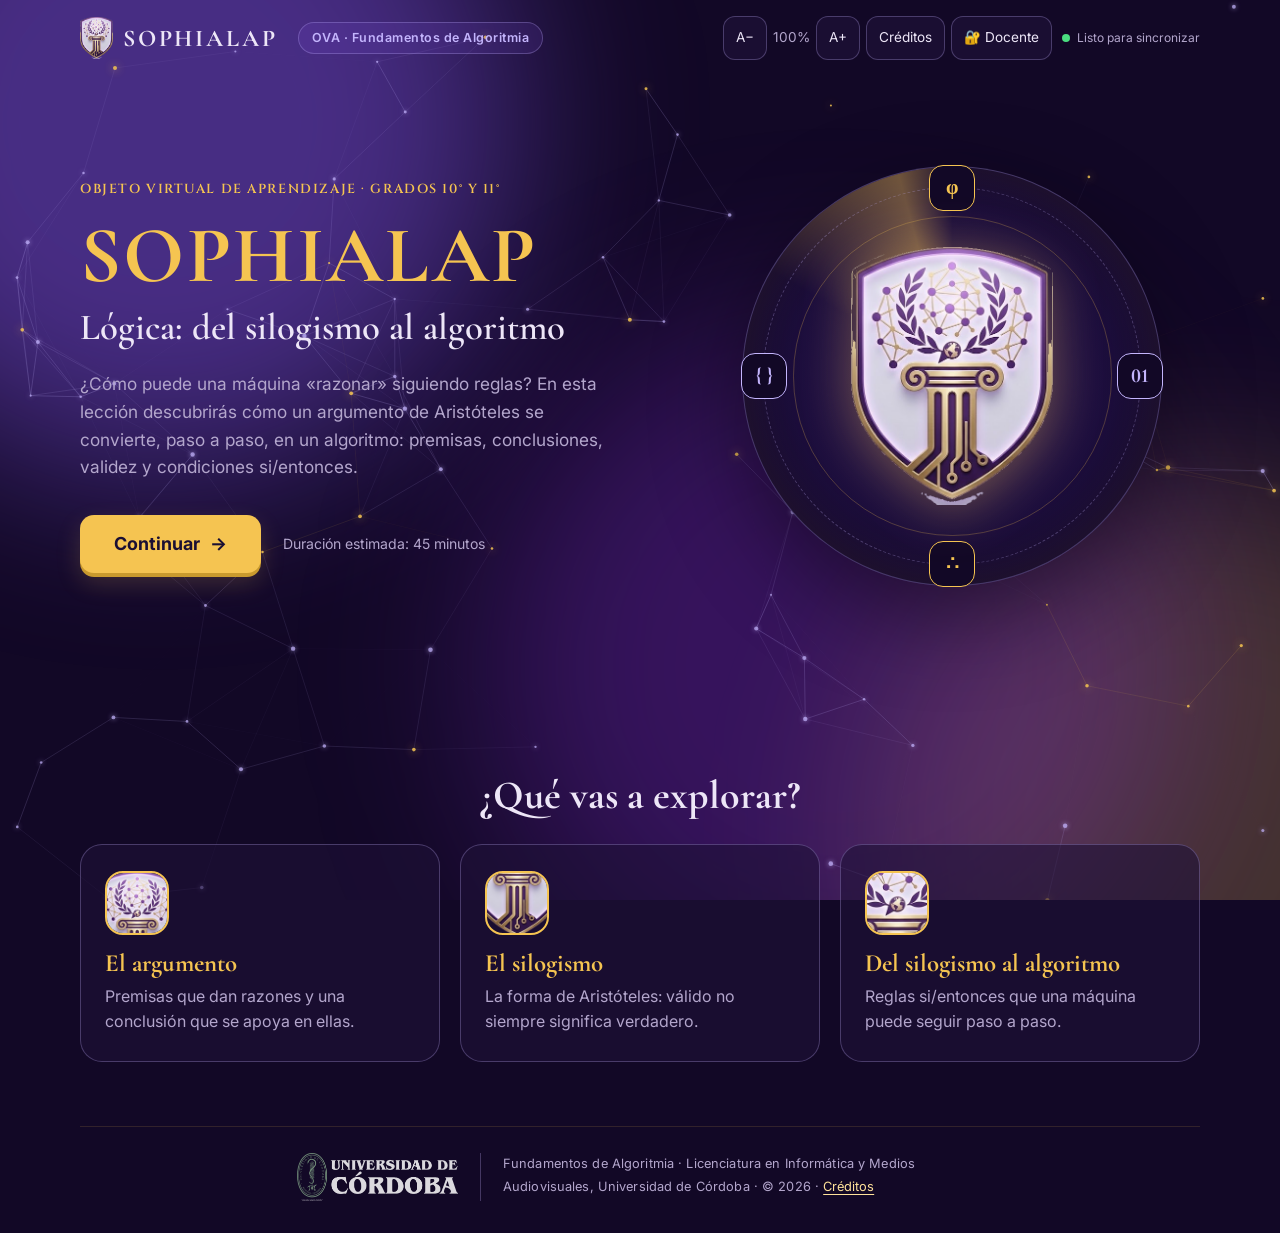
==== commit 2fc1cfde: "Convierte SOPHIALAP en un OVA de una sola lección: Lógica, del silogismo al algoritmo - Lección de 4" ====
--- a/index.html
+++ b/index.html
@@ -2,28 +2,111 @@
 <html lang="es">
 <head>
   <meta charset="utf-8">
-  <meta name="viewport" content="width=device-width,initial-scale=1,viewport-fit=cover">
+  <meta name="viewport" content="width=device-width, initial-scale=1, viewport-fit=cover">
   <meta name="theme-color" content="#120826">
-  <meta name="description" content="SOPHIALAP: objeto virtual de aprendizaje interactivo que conecta la filosofía con la informática para estudiantes de grados 10° y 11°.">
-  <title>SOPHIALAP · Filosofía e informática global</title>
+  <meta name="description" content="SOPHIALAP · Lógica: del silogismo al algoritmo. Lección interactiva de 45 minutos para grados 10° y 11°: premisas y conclusión, validez y verdad, falacias y cómo un razonamiento se convierte en un algoritmo.">
+  <title>SOPHIALAP · Lógica: del silogismo al algoritmo</title>
   <link rel="icon" type="image/png" href="assets/favicon.png">
   <!-- Tipografías: Cormorant Garamond (titulares), Inter (texto) y Cinzel (sobretítulos) -->
   <link rel="preconnect" href="https://fonts.googleapis.com">
   <link rel="preconnect" href="https://fonts.gstatic.com" crossorigin>
-  <link href="https://fonts.googleapis.com/css2?family=Cinzel:wght@600&amp;family=Cormorant+Garamond:wght@600;700&amp;family=Inter:wght@400;500;600;700&amp;display=swap" rel="stylesheet">
-  <link rel="stylesheet" href="./styles.css">
+  <link rel="stylesheet" href="https://fonts.googleapis.com/css2?family=Cinzel:wght@600&amp;family=Cormorant+Garamond:wght@600;700&amp;family=Inter:wght@400;500;600;700&amp;display=swap">
+  <link rel="stylesheet" href="styles.css">
 </head>
 <body>
   <!-- Fondo: auroras de luz y constelación animada (no se reinician al cambiar de vista) -->
-  <div class="aur" aria-hidden="true"><b></b><b></b><b></b></div>
+  <div class="aur" aria-hidden="true"><span></span><span></span><span></span></div>
   <canvas id="net" aria-hidden="true"></canvas>
 
   <a class="skip" href="#main">Saltar al contenido</a>
   <div id="live" class="sr" aria-live="polite" aria-atomic="true"></div>
 
-  <!-- La aplicación (cabecera, vista activa y pie) se dibuja aquí desde app.js -->
-  <div id="app"></div>
+  <!-- Aplicación: la portada es HTML estático; app.js toma el control al pulsar «Continuar» -->
+  <div id="app">
+    <!-- Cabecera: marca del OVA y herramientas (tamaño de texto, créditos y acceso docente) -->
+    <header class="top">
+      <div class="brand-group">
+        <button class="brand" type="button" data-a="cover" aria-label="Ir a la portada · SOPHIALAP">
+          <img src="assets/logo.png" width="35" height="44" alt="Logotipo de SOPHIALAP: escudo violeta y dorado con una columna jónica">
+          <span>SOPHIALAP</span>
+        </button>
+        <p class="tag">OVA · Fundamentos de Algoritmia</p>
+      </div>
+      <div class="tools" role="group" aria-label="Tamaño del texto, créditos y acceso docente">
+        <button type="button" data-a="sz" data-i="-1" aria-label="Texto más pequeño">A−</button>
+        <span>100%</span>
+        <button type="button" data-a="sz" data-i="1" aria-label="Texto más grande">A+</button>
+        <button type="button" data-a="creditos">Créditos</button>
+        <button type="button" data-a="doc">🔐 Docente</button>
+        <span id="sync-status" class="sync-line" data-state="syncing" role="status" aria-live="polite">
+          <i class="sync-dot" aria-hidden="true"></i><span>Conectando…</span>
+        </span>
+      </div>
+    </header>
 
-  <script src="./app.js"></script>
+    <!-- Portada del OVA -->
+    <main id="main" class="cover enter" tabindex="-1">
+      <section class="portada" aria-labelledby="titulo-ova">
+        <div class="portada__texto">
+          <p class="portada__sobretitulo">Objeto Virtual de Aprendizaje · Grados 10° y 11°</p>
+          <h1 id="titulo-ova" class="portada__titulo">SOPHIALAP</h1>
+          <p class="portada__subtitulo">Lógica: del silogismo al algoritmo</p>
+          <p class="portada__descripcion">¿Cómo puede una máquina «razonar» siguiendo reglas? En esta lección descubrirás cómo un argumento de Aristóteles se convierte, paso a paso, en un algoritmo: premisas, conclusiones, validez y condiciones si/entonces.</p>
+          <div class="portada__acciones">
+            <button class="btn btn--lg" type="button" data-a="home">
+              <span>Continuar</span><span class="btn__flecha" aria-hidden="true">→</span>
+            </button>
+            <p class="portada__nota">Duración estimada: 45 minutos</p>
+          </div>
+        </div>
+        <!-- Visual temático: radar, anillos, órbita de fichas y escudo -->
+        <div class="visual">
+          <div class="visual__radar" aria-hidden="true"></div>
+          <div class="visual__anillo visual__anillo--externo" aria-hidden="true"></div>
+          <div class="visual__anillo visual__anillo--interno" aria-hidden="true"></div>
+          <div class="orbita" aria-hidden="true">
+            <span class="orbita__ficha orbita__ficha--arriba">φ</span>
+            <span class="orbita__ficha orbita__ficha--derecha">01</span>
+            <span class="orbita__ficha orbita__ficha--abajo">∴</span>
+            <span class="orbita__ficha orbita__ficha--izquierda">{ }</span>
+          </div>
+          <img class="visual__nucleo" src="assets/logo.png" width="412" height="527" alt="Escudo de SOPHIALAP: columna jónica con circuitos, corona de laurel, red neuronal y globo terráqueo en violeta y dorado">
+        </div>
+      </section>
+
+      <!-- Los tres momentos de la lección -->
+      <section class="ejes" aria-labelledby="titulo-ejes">
+        <h2 id="titulo-ejes" class="ejes__titulo">¿Qué vas a explorar?</h2>
+        <ul class="ejes__lista">
+          <li class="eje">
+            <img class="eje__icono" src="assets/detalle-red.png" width="64" height="64" alt="Red de nodos violetas y dorados unidos por líneas, como razones que se conectan hasta una conclusión">
+            <h3 class="eje__nombre">El argumento</h3>
+            <p class="eje__texto">Premisas que dan razones y una conclusión que se apoya en ellas.</p>
+          </li>
+          <li class="eje">
+            <img class="eje__icono" src="assets/detalle-columna.png" width="64" height="64" alt="Columna jónica griega con líneas de circuito, símbolo de la lógica clásica de Aristóteles">
+            <h3 class="eje__nombre">El silogismo</h3>
+            <p class="eje__texto">La forma de Aristóteles: válido no siempre significa verdadero.</p>
+          </li>
+          <li class="eje">
+            <img class="eje__icono" src="assets/detalle-globo.png" width="64" height="64" alt="Globo terráqueo sobre una corona de laurel, símbolo de la informática que conecta al mundo">
+            <h3 class="eje__nombre">Del silogismo al algoritmo</h3>
+            <p class="eje__texto">Reglas si/entonces que una máquina puede seguir paso a paso.</p>
+          </li>
+        </ul>
+      </section>
+    </main>
+
+    <!-- Pie: logo de la Universidad de Córdoba, asignatura, programa, universidad, año y enlace a créditos -->
+    <footer class="pie">
+      <a class="pie__logo" href="https://www.unicordoba.edu.co" target="_blank" rel="noopener">
+        <img src="assets/logo-unicordoba.png" width="640" height="191" alt="Universidad de Córdoba"><span class="sr"> (se abre en una pestaña nueva)</span>
+      </a>
+      <span class="pie__sep" aria-hidden="true"></span>
+      <p class="pie__texto">Fundamentos de Algoritmia · Licenciatura en Informática y Medios Audiovisuales, Universidad de Córdoba · © 2026 · <button class="pie__enlace" type="button" data-a="creditos">Créditos</button></p>
+    </footer>
+  </div>
+
+  <script src="app.js"></script>
 </body>
 </html>
--- a/styles.css
+++ b/styles.css
@@ -1,5 +1,5 @@
 /* ==========================================================
-   SOPHIALAP · Filosofía e informática global
+   SOPHIALAP · Lógica: del silogismo al algoritmo
    Fundamentos de Algoritmia · Universidad de Córdoba · 2026
    Índice:
    1. Variables (paleta, tipografía, movimiento)
@@ -7,18 +7,18 @@
    3. Fondo: auroras y constelación (#net)
    4. Utilidades de accesibilidad
    5. Cabecera
-   6. Pie de página
+   6. Pie de página (logo de la universidad y enlace a créditos)
    7. Tipografía
    8. Botones
    9. Formularios y modo escritura
-   10. Superficies (tarjetas, consejos, citas)
+   10. Superficies (tarjetas, consejos, citas, argumentos y pseudocódigo)
    11. Portada del OVA
    12. Inicio (perfil y cómo funciona)
-   13. Ruta de periodos
+   13. Tu lección: pasos de la lección
    14. Unidad: pasos y barras de progreso
-   15. Actividades (ordenar, V/F, retos, dilema)
+   15. Actividades (ordenar, preguntas con pista)
    16. Retroalimentación (acierto / error / pista)
-   17. Resumen del periodo y resultado final
+   17. Cierre, resultado final y créditos
    18. Panel docente
    19. Ventanas de diálogo
    20. Animaciones (@keyframes y entrada de vistas)
@@ -90,6 +90,8 @@
   font-size: calc(16px * var(--u));
   color-scheme: dark;
   scrollbar-color: var(--surface-2) var(--bg-deep);
+  /* La órbita giratoria de la portada no debe crear scroll horizontal */
+  overflow-x: clip;
 }
 
 body {
@@ -142,8 +144,9 @@
   contain: paint;
 }
 
-.aur b {
+.aur span {
   position: absolute;
+  display: block;
   width: 55vmax;
   height: 55vmax;
   border-radius: 50%;
@@ -151,20 +154,20 @@
   animation: derivar 22s ease-in-out infinite alternate;
 }
 
-.aur b:nth-child(1) {
+.aur span:nth-child(1) {
   top: -18vmax;
   left: -15vmax;
   background: rgba(139, 92, 246, 0.45);
 }
 
-.aur b:nth-child(2) {
+.aur span:nth-child(2) {
   right: -22vmax;
   bottom: -22vmax;
   background: rgba(245, 196, 81, 0.22);
   animation-duration: 28s;
 }
 
-.aur b:nth-child(3) {
+.aur span:nth-child(3) {
   top: 35%;
   left: 38%;
   background: rgba(147, 51, 234, 0.28);
@@ -188,7 +191,7 @@
   margin: -1px;
   padding: 0;
   overflow: hidden;
-  clip: rect(0 0 0 0);
+  clip-path: inset(50%);
   white-space: nowrap;
   border: 0;
 }
@@ -347,24 +350,58 @@
 }
 
 /* ---------- 6. PIE DE PÁGINA ---------- */
+/* Logo de la universidad en monocromo claro + línea fina + texto pequeño (en fila en escritorio, centrado en móvil) */
 .pie {
-  display: grid;
-  gap: 4px;
+  display: flex;
+  flex-wrap: wrap;
+  align-items: center;
+  justify-content: center;
+  gap: 14px 22px;
   width: min(100% - 32px, var(--ancho-max));
   margin: 0 auto;
-  padding: 24px 0 max(32px, env(safe-area-inset-bottom));
-  border-top: 1px solid var(--border-strong);
-  color: var(--text-muted);
-  font-size: 0.85rem;
-  text-align: center;
-}
-
-.pie p {
+  padding: 26px 0 max(32px, env(safe-area-inset-bottom));
+  border-top: 1px solid var(--border);
+  color: var(--text-muted);
+  font-size: 0.8rem;
+  letter-spacing: 0.01em;
+}
+
+.pie__logo {
+  display: block;
+  flex: none;
+  border-radius: var(--radius-s);
+}
+
+.pie__logo img {
+  width: auto;
+  height: 48px;
+  filter: invert(1) hue-rotate(180deg) saturate(0.6) brightness(1.1);
+  mix-blend-mode: screen;
+  opacity: 0.85;
+  transition: opacity var(--dur-base) var(--ease-std);
+}
+
+.pie__sep {
+  align-self: stretch;
+  width: 1px;
+  min-height: 34px;
+  background: var(--border-strong);
+}
+
+.pie__texto {
   margin: 0;
-}
-
-.pie strong {
-  color: var(--text);
+  max-width: 60ch;
+}
+
+.pie__enlace {
+  padding: 2px 0;
+  border: 0;
+  background: none;
+  color: var(--gold-soft);
+  font: inherit;
+  text-decoration: underline;
+  text-underline-offset: 3px;
+  cursor: pointer;
 }
 
 /* ---------- 7. TIPOGRAFÍA ---------- */
@@ -453,8 +490,9 @@
   cursor: pointer;
   transition:
     transform var(--dur-press) ease-out,
-    box-shadow var(--dur-press) ease-out,
-    background-color var(--dur-fast) var(--ease-std),
+    box-shadow var(--dur-fast) var(--ease-out),
+    background-color var(--dur-base) var(--ease-std),
+    outline-offset var(--dur-fast) var(--ease-out),
     border-color var(--dur-fast) var(--ease-std);
 }
 
@@ -463,6 +501,12 @@
   background: var(--gold);
   color: var(--on-gold);
   box-shadow: 0 4px 0 var(--gold-deep), 0 10px 24px rgba(245, 196, 81, 0.18);
+}
+
+.btn:focus-visible {
+  outline: 3px solid var(--lilac);
+  outline-offset: 4px;
+  box-shadow: 0 4px 0 var(--gold-deep), 0 0 0 8px rgba(196, 181, 253, 0.22);
 }
 
 .btn:active:not([aria-disabled="true"]):not(:disabled) {
@@ -692,6 +736,56 @@
   text-transform: uppercase;
 }
 
+/* Objetivo de aprendizaje */
+.objetivo {
+  border-color: rgba(245, 196, 81, 0.4);
+  background: linear-gradient(160deg, rgba(245, 196, 81, 0.1), rgba(30, 18, 56, 0.82) 55%);
+}
+
+.objetivo h2 {
+  font-size: clamp(1.4rem, 3.4vw, 1.9rem);
+}
+
+/* Argumento: premisas en líneas y la conclusión bajo una raya, como en lógica */
+.argu {
+  display: block;
+  margin: 8px 0 2px;
+}
+
+.argu__p,
+.argu__c {
+  display: block;
+  padding: 2px 0;
+}
+
+.argu__c {
+  margin-top: 4px;
+  padding-top: 6px;
+  border-top: 1px solid var(--gold-deep);
+  font-weight: 600;
+}
+
+.argu em {
+  color: var(--text-muted);
+  font-size: 0.85em;
+  font-style: normal;
+}
+
+/* Pseudocódigo: monoespaciado, con scroll propio si una línea no cabe */
+.pseudo {
+  max-width: 100%;
+  margin: 10px 0;
+  padding: 12px 16px;
+  overflow-x: auto;
+  border: 1px solid var(--border-strong);
+  border-left: 3px solid var(--gold);
+  border-radius: var(--radius-s);
+  background: rgba(11, 4, 24, 0.6);
+  color: var(--gold-soft);
+  font: 0.9rem/1.55 ui-monospace, "Cascadia Code", Consolas, "Courier New", monospace;
+  white-space: pre;
+}
+
 .recs {
   display: grid;
   gap: 10px;
@@ -726,6 +820,10 @@
   color: var(--gold);
   font-weight: 700;
   white-space: nowrap;
+}
+
+.rec-acciones {
+  margin: 0 0 8px;
 }
 
 .pill {
@@ -988,11 +1086,15 @@
   text-align: center;
 }
 
+.sum--inicio {
+  margin: 26px 0;
+}
+
 .cta p {
   margin-inline: auto;
 }
 
-/* ---------- 13. RUTA DE PERIODOS ---------- */
+/* ---------- 13. TU LECCIÓN: PASOS DE LA LECCIÓN ---------- */
 .route {
   position: relative;
   display: grid;
@@ -1011,7 +1113,7 @@
   align-items: start;
 }
 
-/* Línea conectora: se llena de dorado cuando el periodo está completado */
+/* Línea conectora: se llena de dorado cuando el paso está completado */
 .node:not(:last-child)::after {
   content: "";
   position: absolute;
@@ -1043,7 +1145,6 @@
   font-weight: 700;
 }
 
-.node.is-open .node__dot,
 .node.is-active .node__dot {
   border-color: var(--gold);
   color: var(--gold);
@@ -1066,12 +1167,10 @@
   color: var(--text);
   font: inherit;
   text-align: left;
-  cursor: pointer;
   box-shadow: 0 10px 28px rgba(8, 3, 22, 0.3);
-  transition: transform var(--dur-base) var(--ease-card), border-color var(--dur-base) var(--ease-card), box-shadow var(--dur-base) var(--ease-card);
-}
-
-.node__card[aria-disabled="true"] {
+}
+
+.node.is-locked .node__card {
   opacity: 0.62;
   background: rgba(30, 18, 56, 0.5);
 }
@@ -1090,7 +1189,6 @@
   letter-spacing: 0.02em;
 }
 
-.is-open .node__state,
 .is-active .node__state {
   background: rgba(245, 196, 81, 0.14);
   color: var(--gold-soft);
@@ -1116,8 +1214,11 @@
   font-size: 0.92rem;
 }
 
-.node__topic strong {
-  color: var(--text);
+.acciones-leccion {
+  display: flex;
+  flex-wrap: wrap;
+  gap: 4px 10px;
+  margin-top: 14px;
 }
 
 /* ---------- 14. UNIDAD: PASOS Y BARRAS ---------- */
@@ -1190,7 +1291,7 @@
 }
 
 /* ---------- 15. ACTIVIDADES ---------- */
-/* Ordenar pasos */
+/* Ordenar bloques (Actividad 1) */
 .bl {
   display: flex;
   flex-direction: column;
@@ -1247,7 +1348,7 @@
   border-color: rgba(245, 196, 81, 0.35);
 }
 
-/* Verdadero / falso y retos */
+/* Preguntas con pista (A2, A3 y evaluación) */
 .nd {
   margin: 14px 0;
   padding: 16px;
@@ -1256,9 +1357,19 @@
   background: rgba(11, 4, 24, 0.35);
 }
 
-.nd > p {
+.q-txt {
   margin-bottom: 10px;
   font-weight: 500;
+}
+
+.q-n {
+  color: var(--gold);
+  font-weight: 700;
+}
+
+.opt.is-wrong {
+  border-color: var(--danger);
+  text-decoration: line-through;
 }
 
 .opts {
@@ -1375,7 +1486,7 @@
   animation: aparecer var(--dur-base) var(--ease-out);
 }
 
-/* ---------- 17. RESUMEN Y FINAL ---------- */
+/* ---------- 17. CIERRE, RESULTADO FINAL Y CRÉDITOS ---------- */
 .ps {
   display: flex;
   flex-wrap: wrap;
@@ -1399,6 +1510,10 @@
   color: var(--text-muted);
 }
 
+.nota-rangos {
+  font-size: 0.82rem;
+}
+
 .grade-h {
   margin-top: 18px;
 }
@@ -1411,6 +1526,59 @@
 
 .final-grade strong {
   font-size: 3rem;
+}
+
+.ideas {
+  margin: 0;
+  padding-left: 22px;
+}
+
+.ideas li {
+  margin: 8px 0;
+  padding-left: 4px;
+}
+
+.ideas li::marker {
+  color: var(--gold);
+  font-weight: 700;
+}
+
+.reflexion {
+  margin: 8px 0 0;
+  padding: 12px 16px;
+  border-left: 3px solid var(--gold);
+  border-radius: 0 var(--radius-s) var(--radius-s) 0;
+  background: rgba(245, 196, 81, 0.07);
+  font-style: italic;
+  overflow-wrap: anywhere;
+}
+
+.creditos__logo {
+  width: auto;
+  height: 64px;
+  margin-bottom: 16px;
+  filter: invert(1) hue-rotate(180deg) saturate(0.6) brightness(1.1);
+  mix-blend-mode: screen;
+  opacity: 0.9;
+}
+
+.creditos__autores {
+  margin-top: 0;
+  color: var(--gold-soft);
+  font-family: var(--font-display);
+  font-size: clamp(1.5rem, 4vw, 2rem);
+  font-weight: 700;
+  line-height: 1.2;
+}
+
+.cred-list {
+  margin: 8px 0 0;
+  padding-left: 20px;
+}
+
+.cred-list li {
+  margin: 6px 0;
+  overflow-wrap: anywhere;
 }
 
 .nv {
@@ -1451,7 +1619,7 @@
 
 .tl {
   display: grid;
-  grid-template-columns: repeat(auto-fit, minmax(150px, 1fr));
+  grid-template-columns: repeat(auto-fit, minmax(128px, 1fr));
   gap: 12px;
   margin: 14px 0;
 }
@@ -1869,6 +2037,11 @@
   color: var(--text-muted);
   font-size: 0.7rem;
   font-weight: 500;
+}
+
+/* Preguntas más falladas: la etiqueta necesita más espacio */
+.hb--pct li {
+  grid-template-columns: minmax(0, 46%) minmax(0, 1fr) 52px;
 }
 
 .hb--stu {
@@ -1899,6 +2072,30 @@
   font-weight: 500;
 }
 
+.lp {
+  background: linear-gradient(90deg, var(--violet), var(--gold));
+}
+
+.ev-err {
+  display: grid;
+  gap: 8px;
+  margin: 0;
+  padding: 0;
+  list-style: none;
+}
+
+.ev-err li {
+  padding: 10px 12px;
+  border-left: 3px solid var(--danger);
+  border-radius: var(--radius-s);
+  background: rgba(11, 4, 24, 0.35);
+}
+
+.ev-err small {
+  display: block;
+  color: var(--text-muted);
+}
+
 /* Alertas */
 .al {
   display: grid;
@@ -1953,7 +2150,6 @@
   position: relative;
   max-width: 100%;
   overflow-x: auto;
-  -webkit-overflow-scrolling: touch;
 }
 
 .dt__row {
@@ -1964,6 +2160,10 @@
 .dt__row.is-sel {
   background: rgba(245, 196, 81, 0.09);
   box-shadow: inset 3px 0 0 var(--gold);
+}
+
+.dt__avance {
+  min-width: 130px;
 }
 
 .dt__acts {
@@ -2066,7 +2266,7 @@
 }
 
 .dt--det th[scope="row"] {
-  min-width: 150px;
+  min-width: 112px;
   color: var(--text);
   font-weight: 700;
 }
@@ -2168,6 +2368,26 @@
 }
 
 /* ---------- 19. VENTANAS DE DIÁLOGO ---------- */
+.capa-dialogo {
+  position: fixed;
+  inset: 0;
+  z-index: 20;
+  display: grid;
+  place-items: center;
+  padding: 16px;
+  background: rgba(0, 0, 0, 0.67);
+}
+
+.capa-dialogo--codigo {
+  z-index: 25;
+  background: rgba(0, 0, 0, 0.73);
+}
+
+.capa-dialogo > .card {
+  width: min(100%, 460px);
+  margin: 0;
+}
+
 [role="dialog"] > .card,
 [role="dialog"] > section.card {
   max-width: min(100%, 460px);
@@ -2280,9 +2500,12 @@
   }
 
   /* Tarjetas interactivas: se elevan con sombra teñida de dorado */
+  .pie__logo:hover img {
+    opacity: 1;
+  }
+
   .eje:hover,
-  .rec:hover,
-  .node__card:not([aria-disabled="true"]):hover {
+  .rec:hover {
     transform: translateY(-4px);
     border-color: rgba(245, 196, 81, 0.5);
     box-shadow: 0 16px 34px rgba(245, 196, 81, 0.14);
@@ -2394,6 +2617,31 @@
 
   .code-box {
     align-items: flex-start;
+  }
+
+  .pseudo {
+    padding: 10px 12px;
+    font-size: 0.8rem;
+  }
+
+  .pie {
+    flex-direction: column;
+    text-align: center;
+  }
+
+  .pie__logo img {
+    height: 38px;
+  }
+
+  .pie__sep {
+    align-self: center;
+    width: 64px;
+    min-height: 0;
+    height: 1px;
+  }
+
+  .creditos__logo {
+    height: 48px;
   }
 }
 
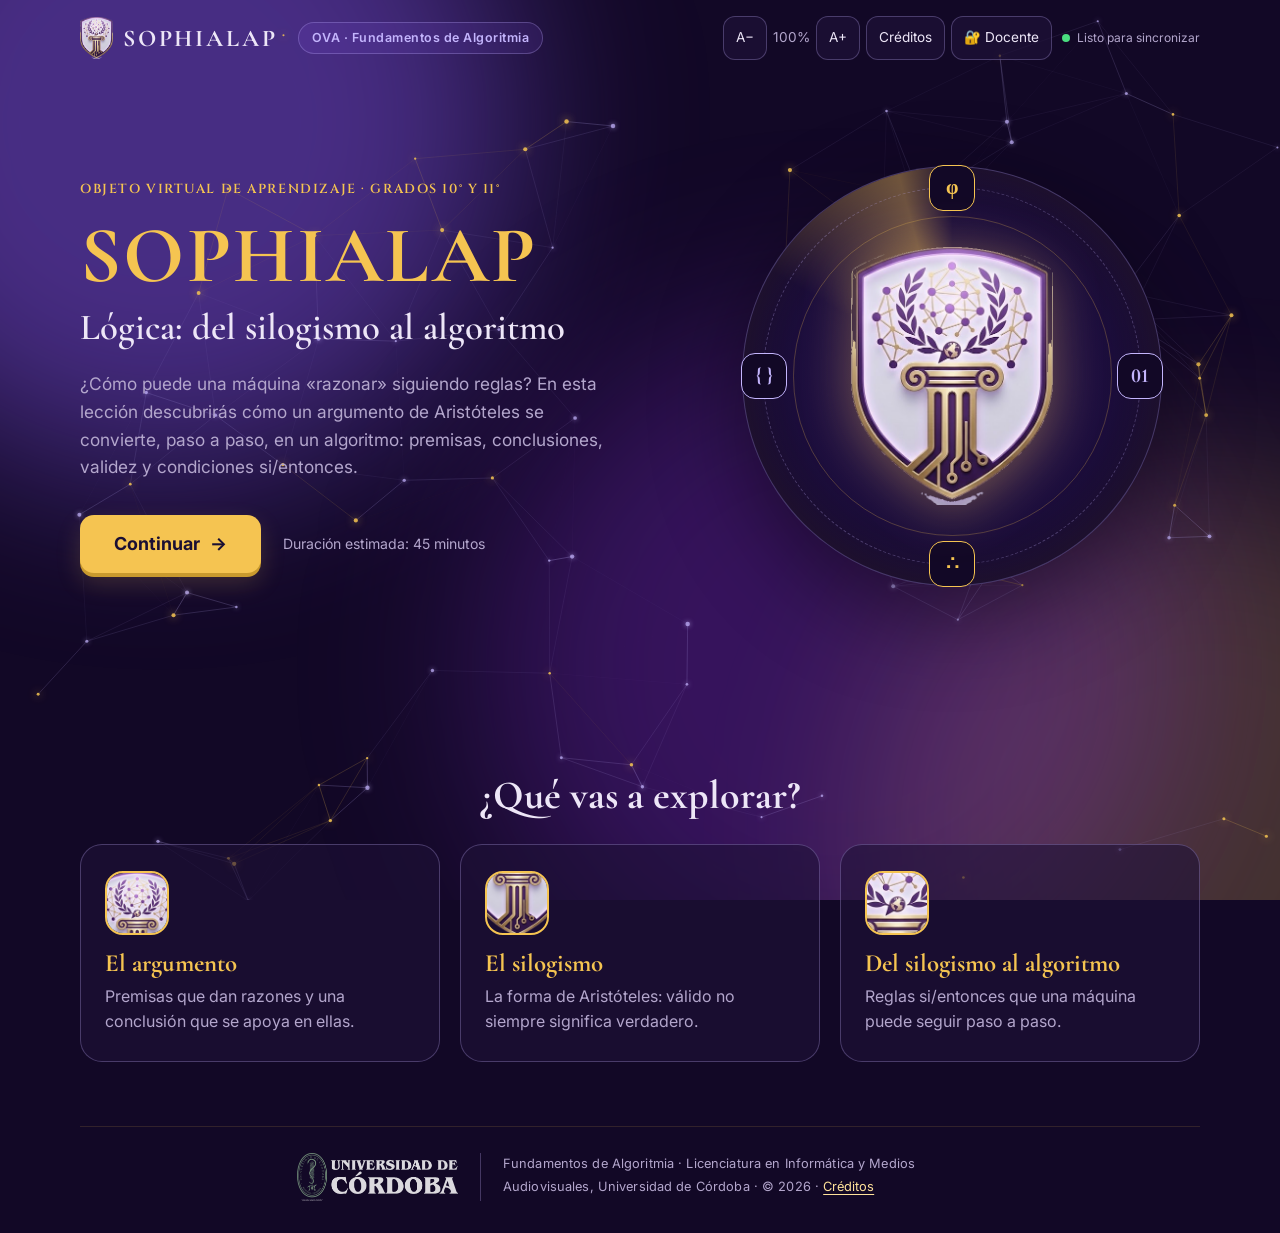
==== commit 5aed34ec: "Versiona styles.css y app.js para evitar que el navegador muestre una versión vieja Co-Authored-By: " ====
--- a/index.html
+++ b/index.html
@@ -11,7 +11,7 @@
   <link rel="preconnect" href="https://fonts.googleapis.com">
   <link rel="preconnect" href="https://fonts.gstatic.com" crossorigin>
   <link rel="stylesheet" href="https://fonts.googleapis.com/css2?family=Cinzel:wght@600&amp;family=Cormorant+Garamond:wght@600;700&amp;family=Inter:wght@400;500;600;700&amp;display=swap">
-  <link rel="stylesheet" href="styles.css">
+  <link rel="stylesheet" href="styles.css?v=2">
 </head>
 <body>
   <!-- Fondo: auroras de luz y constelación animada (no se reinician al cambiar de vista) -->
@@ -107,6 +107,6 @@
     </footer>
   </div>
 
-  <script src="app.js"></script>
+  <script src="app.js?v=2"></script>
 </body>
 </html>
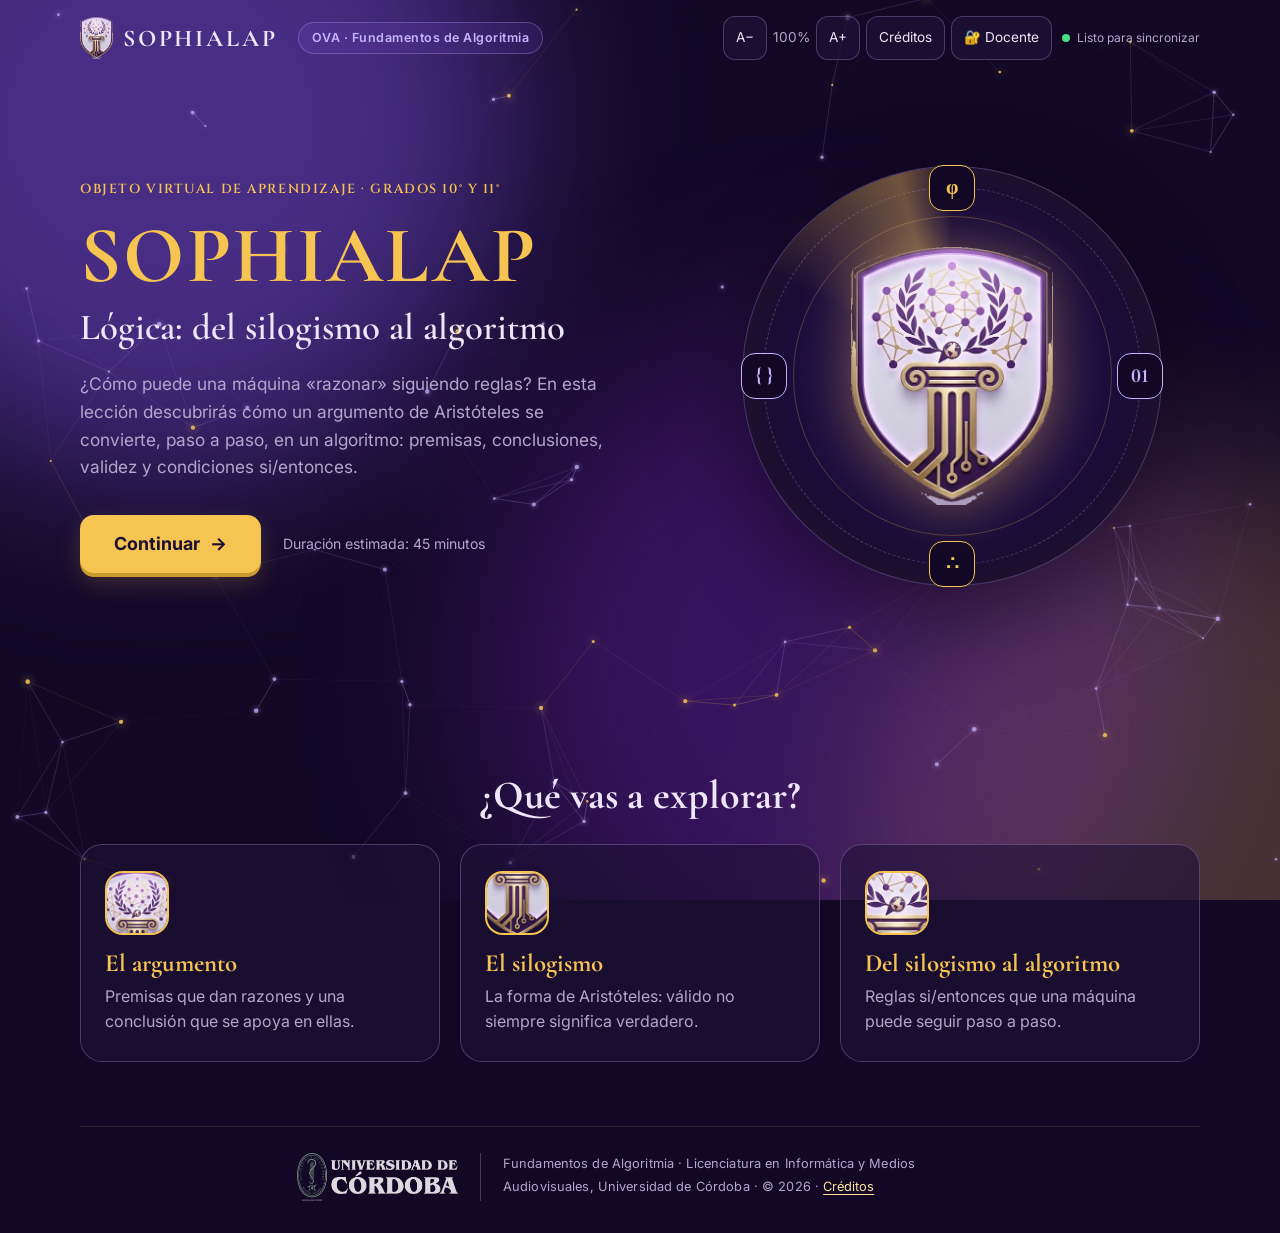
==== commit fa32af32: "Agrega la sección «El equipo» en Créditos con retratos y zoom por autor Retratos de Juan Parra, Ana " ====
--- a/index.html
+++ b/index.html
@@ -11,7 +11,7 @@
   <link rel="preconnect" href="https://fonts.googleapis.com">
   <link rel="preconnect" href="https://fonts.gstatic.com" crossorigin>
   <link rel="stylesheet" href="https://fonts.googleapis.com/css2?family=Cinzel:wght@600&amp;family=Cormorant+Garamond:wght@600;700&amp;family=Inter:wght@400;500;600;700&amp;display=swap">
-  <link rel="stylesheet" href="styles.css?v=2">
+  <link rel="stylesheet" href="styles.css?v=3">
 </head>
 <body>
   <!-- Fondo: auroras de luz y constelación animada (no se reinician al cambiar de vista) -->
@@ -107,6 +107,6 @@
     </footer>
   </div>
 
-  <script src="app.js?v=2"></script>
+  <script src="app.js?v=3"></script>
 </body>
 </html>
--- a/styles.css
+++ b/styles.css
@@ -1562,13 +1562,273 @@
   opacity: 0.9;
 }
 
-.creditos__autores {
-  margin-top: 0;
+/* Créditos · escenario «El equipo»: retratos en arco con zoom tipo cámara.
+   Solo se animan transform y opacity (el filtro solo en los retratos atenuados). */
+.equipo {
+  position: relative;
+  container-type: inline-size;
+  aspect-ratio: 16 / 9;
+  margin: 18px 0 14px;
+  overflow: hidden;
+  isolation: isolate;
+  border: 1px solid rgba(245, 196, 81, 0.3);
+  border-radius: 28px;
+  background:
+    radial-gradient(ellipse 62% 58% at 50% 42%, rgba(139, 92, 246, 0.3), transparent 72%),
+    radial-gradient(ellipse 70% 34% at 50% 104%, rgba(245, 196, 81, 0.1), transparent 70%),
+    linear-gradient(180deg, #221345 0%, #160a30 58%, #0e0621 100%);
+  box-shadow: 0 18px 40px rgba(8, 3, 22, 0.35), inset 0 1px 0 rgba(255, 226, 154, 0.1);
+}
+
+.equipo__lienzo {
+  position: absolute;
+  inset: 0;
+  display: flex;
+  flex-direction: column;
+  align-items: center;
+  justify-content: center;
+  gap: 2.6cqw;
+  padding: 3cqw 4cqw 2.4cqw;
+  transform-origin: 0 0;
+  transition: transform 950ms var(--ease-out);
+}
+
+.equipo__cabecera {
+  text-align: center;
+  transition: opacity 500ms var(--ease-out);
+}
+
+.equipo__sobre {
+  margin: 0;
+  color: var(--lilac);
+  font-family: var(--font-eyebrow);
+  font-size: clamp(0.66rem, 1.45cqw, 0.95rem);
+  letter-spacing: 0.32em;
+  text-transform: uppercase;
+}
+
+.equipo__grupo {
+  margin: 0.08em 0 0;
+  color: var(--gold);
+  font-family: var(--font-display);
+  font-size: clamp(2rem, 6.2cqw, 4.1rem);
+  font-weight: 700;
+  line-height: 1;
+  text-shadow: 0 2px 26px rgba(245, 196, 81, 0.28);
+}
+
+.equipo__fila {
+  display: flex;
+  justify-content: center;
+  gap: 4.5cqw;
+  margin: 0;
+  padding: 0;
+  list-style: none;
+}
+
+.equipo__persona {
+  display: flex;
+  flex-direction: column;
+  align-items: center;
+  width: 20.5cqw;
+  transition: opacity 700ms var(--ease-out);
+}
+
+.equipo__arco {
+  display: block;
+  width: 100%;
+  padding: 0;
+  border: 0;
+  border-radius: 999px 999px 18px 18px;
+  background: none;
+  cursor: pointer;
+}
+
+.equipo__arco:focus-visible {
+  outline: 3px solid var(--lilac);
+  outline-offset: 4px;
+}
+
+/* El retrato se desvanece desde ~70 % de su alto: no se ven los hombros */
+.equipo__arco img {
+  display: block;
+  width: 100%;
+  height: auto;
+  aspect-ratio: 4 / 5;
+  object-fit: cover;
+  border: 1px solid rgba(245, 196, 81, 0.6);
+  border-radius: 999px 999px 18px 18px;
+  background: var(--surface);
+  -webkit-mask-image: linear-gradient(180deg, #000 0, #000 66%, transparent 94%);
+  mask-image: linear-gradient(180deg, #000 0, #000 66%, transparent 94%);
+  transition: filter 700ms var(--ease-out);
+}
+
+.equipo__corto {
+  position: relative;
+  margin-top: -2.2cqw;
+  color: var(--text);
+  font-family: var(--font-display);
+  font-size: clamp(1rem, 2.3cqw, 1.55rem);
+  font-weight: 600;
+  letter-spacing: 0.02em;
+  transition: opacity 400ms var(--ease-out);
+}
+
+/* Enfoque: la cámara acerca a una persona y las demás se atenúan */
+.equipo.is-enfocado .equipo__cabecera,
+.equipo.is-enfocado .equipo__corto {
+  opacity: 0;
+}
+
+.equipo.is-enfocado .equipo__persona:not(.is-foco) {
+  opacity: 0.2;
+}
+
+.equipo.is-enfocado .equipo__persona:not(.is-foco) img {
+  filter: grayscale(0.7);
+}
+
+.equipo__placas {
+  position: absolute;
+  inset: 0;
+  pointer-events: none;
+}
+
+/* Velo inferior que da contraste a la placa sobre el retrato ampliado */
+.equipo__placas::before {
+  content: "";
+  position: absolute;
+  inset: 52% 0 0;
+  background: linear-gradient(180deg, transparent, rgba(14, 6, 33, 0.82) 70%);
+  opacity: 0;
+  transition: opacity 600ms var(--ease-out);
+}
+
+.equipo.is-enfocado .equipo__placas::before {
+  opacity: 1;
+}
+
+.equipo__placa {
+  position: absolute;
+  right: 4cqw;
+  bottom: 5cqw;
+  left: 4cqw;
+  text-align: center;
+  opacity: 0;
+  transform: translateY(14px);
+  transition:
+    opacity 300ms var(--ease-out),
+    transform 300ms var(--ease-out);
+}
+
+.equipo__placa.is-visible {
+  opacity: 1;
+  transform: none;
+  transition-duration: 650ms;
+  transition-delay: 380ms;
+}
+
+.equipo__placa-nombre {
+  margin: 0;
   color: var(--gold-soft);
   font-family: var(--font-display);
-  font-size: clamp(1.5rem, 4vw, 2rem);
+  font-size: clamp(2.1rem, 6.6cqw, 4.4rem);
   font-weight: 700;
-  line-height: 1.2;
+  line-height: 1;
+  text-shadow: 0 2px 18px rgba(8, 3, 22, 0.8);
+}
+
+.equipo__placa-nombre::after {
+  content: "";
+  display: block;
+  width: 56px;
+  height: 1px;
+  margin: 0.32em auto 0.4em;
+  background: linear-gradient(90deg, transparent, var(--gold), transparent);
+}
+
+.equipo__placa-rol {
+  margin: 0;
+  color: var(--lilac);
+  font-family: var(--font-body);
+  font-size: clamp(0.72rem, 1.45cqw, 0.92rem);
+  font-weight: 600;
+  letter-spacing: 0.06em;
+}
+
+/* Controles bajo el escenario */
+.equipo__controles {
+  display: flex;
+  flex-wrap: wrap;
+  align-items: center;
+  gap: 4px 12px;
+  margin: 0 0 18px;
+}
+
+.equipo__botones {
+  display: flex;
+  flex-wrap: wrap;
+  flex: 1 1 auto;
+}
+
+.equipo__boton[aria-pressed="true"] {
+  border-color: var(--gold);
+  background: rgba(245, 196, 81, 0.14);
+  color: var(--gold-soft);
+}
+
+/* Con movimiento reducido no hay recorrido: el botón de pausa se oculta (.b2 fija display) */
+.equipo__pausa[hidden] {
+  display: none;
+}
+
+.equipo__descarga {
+  flex-basis: 100%;
+  margin-top: 4px;
+  color: var(--text-muted);
+  font-size: 0.9rem;
+}
+
+.equipo__descarga:hover,
+.equipo__descarga:focus-visible {
+  color: var(--gold-soft);
+}
+
+/* Móvil: escenario casi cuadrado y retratos más grandes */
+@media (max-width: 560px) {
+  .equipo {
+    aspect-ratio: 1 / 1.08;
+  }
+
+  .equipo__lienzo {
+    gap: 6cqw;
+  }
+
+  .equipo__fila {
+    gap: 3.5cqw;
+  }
+
+  .equipo__persona {
+    width: 29cqw;
+  }
+
+  .equipo__corto {
+    margin-top: -3.6cqw;
+  }
+
+  .equipo__placa {
+    bottom: 9cqw;
+  }
+
+  .equipo__placa-rol {
+    font-size: 0.72rem;
+    letter-spacing: 0.03em;
+  }
+
+  .equipo__boton {
+    padding: 10px 14px;
+  }
 }
 
 .cred-list {
@@ -2658,3 +2918,32 @@
     scroll-behavior: auto !important;
   }
 }
+
+/* Escenario del equipo: sin zoom ni desplazamientos; el arco elegido se resalta y la placa aparece con un fundido */
+@media (prefers-reduced-motion: reduce) {
+  .equipo__placa,
+  .equipo__placa.is-visible {
+    transform: none;
+    transition: opacity 400ms ease !important;
+  }
+
+  /* Sin zoom, la placa ocupa el lugar del encabezado del grupo y no tapa los rostros */
+  .equipo__placa {
+    top: 5cqw;
+    bottom: auto;
+  }
+
+  .equipo__placas::before {
+    display: none;
+  }
+
+  .equipo.is-enfocado .equipo__persona.is-foco img {
+    border-color: var(--gold);
+  }
+}
+
+@media (prefers-reduced-motion: reduce) and (max-width: 560px) {
+  .equipo__placa {
+    top: 20cqw;
+  }
+}
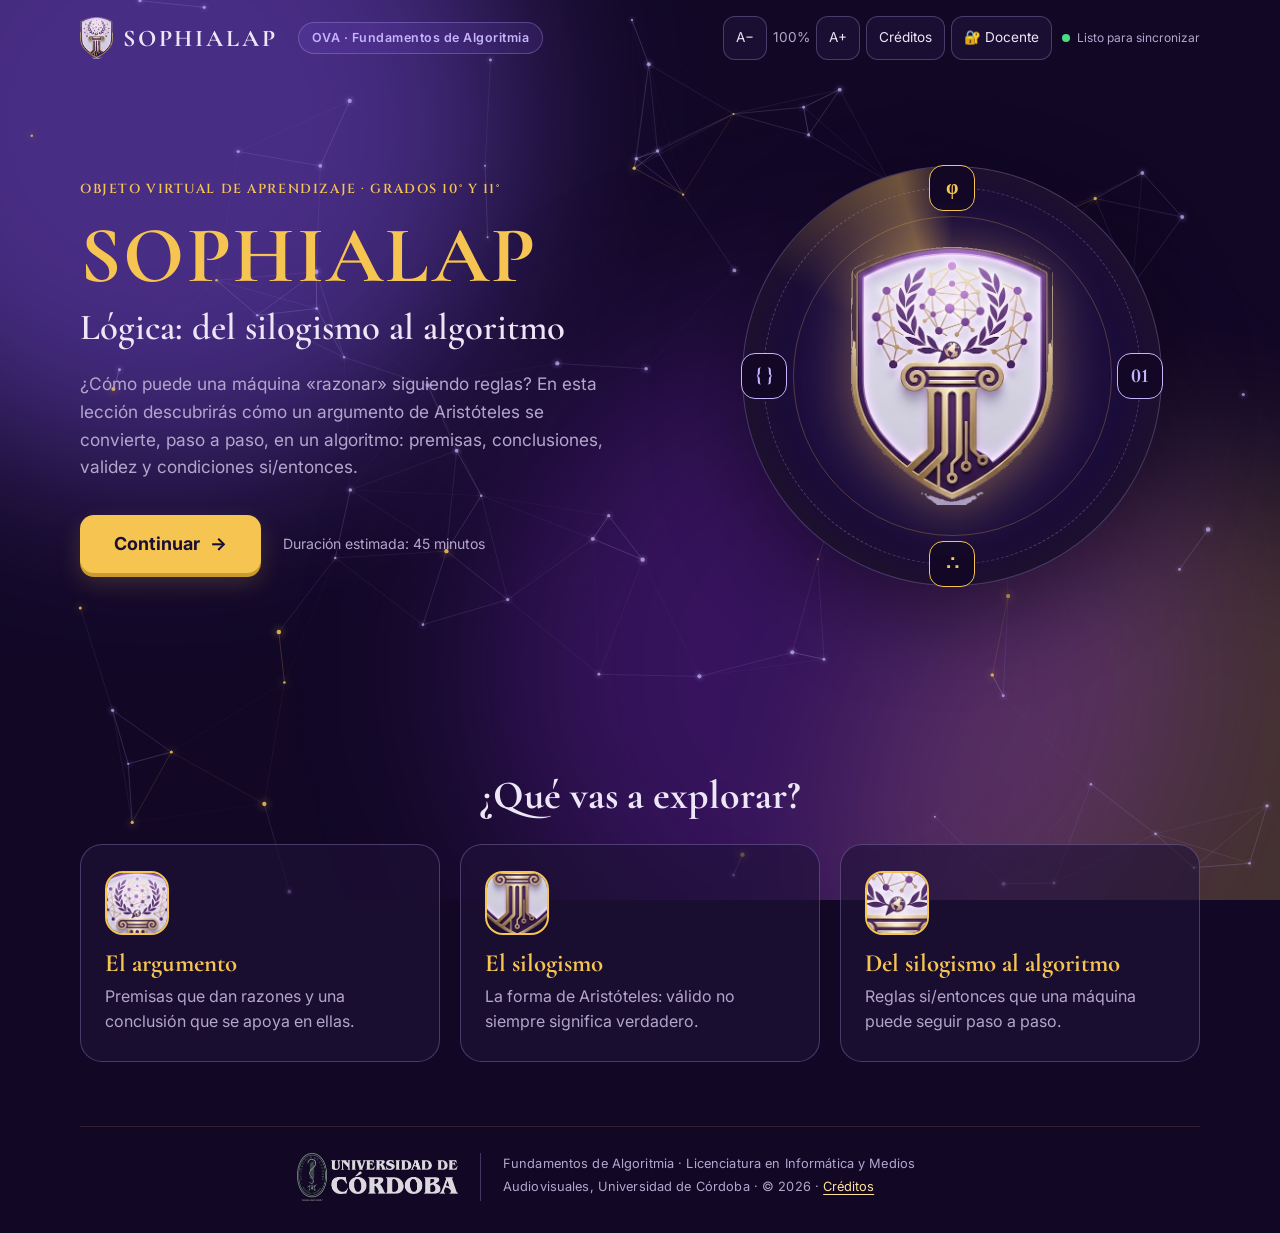
==== commit ed42d6b9: "Corrige los retratos de los autores en Créditos Juan Parra y Ana Vega con sus fotos en el parque; re" ====
--- a/index.html
+++ b/index.html
@@ -11,7 +11,7 @@
   <link rel="preconnect" href="https://fonts.googleapis.com">
   <link rel="preconnect" href="https://fonts.gstatic.com" crossorigin>
   <link rel="stylesheet" href="https://fonts.googleapis.com/css2?family=Cinzel:wght@600&amp;family=Cormorant+Garamond:wght@600;700&amp;family=Inter:wght@400;500;600;700&amp;display=swap">
-  <link rel="stylesheet" href="styles.css?v=3">
+  <link rel="stylesheet" href="styles.css?v=4">
 </head>
 <body>
   <!-- Fondo: auroras de luz y constelación animada (no se reinician al cambiar de vista) -->
@@ -107,6 +107,6 @@
     </footer>
   </div>
 
-  <script src="app.js?v=3"></script>
+  <script src="app.js?v=4"></script>
 </body>
 </html>
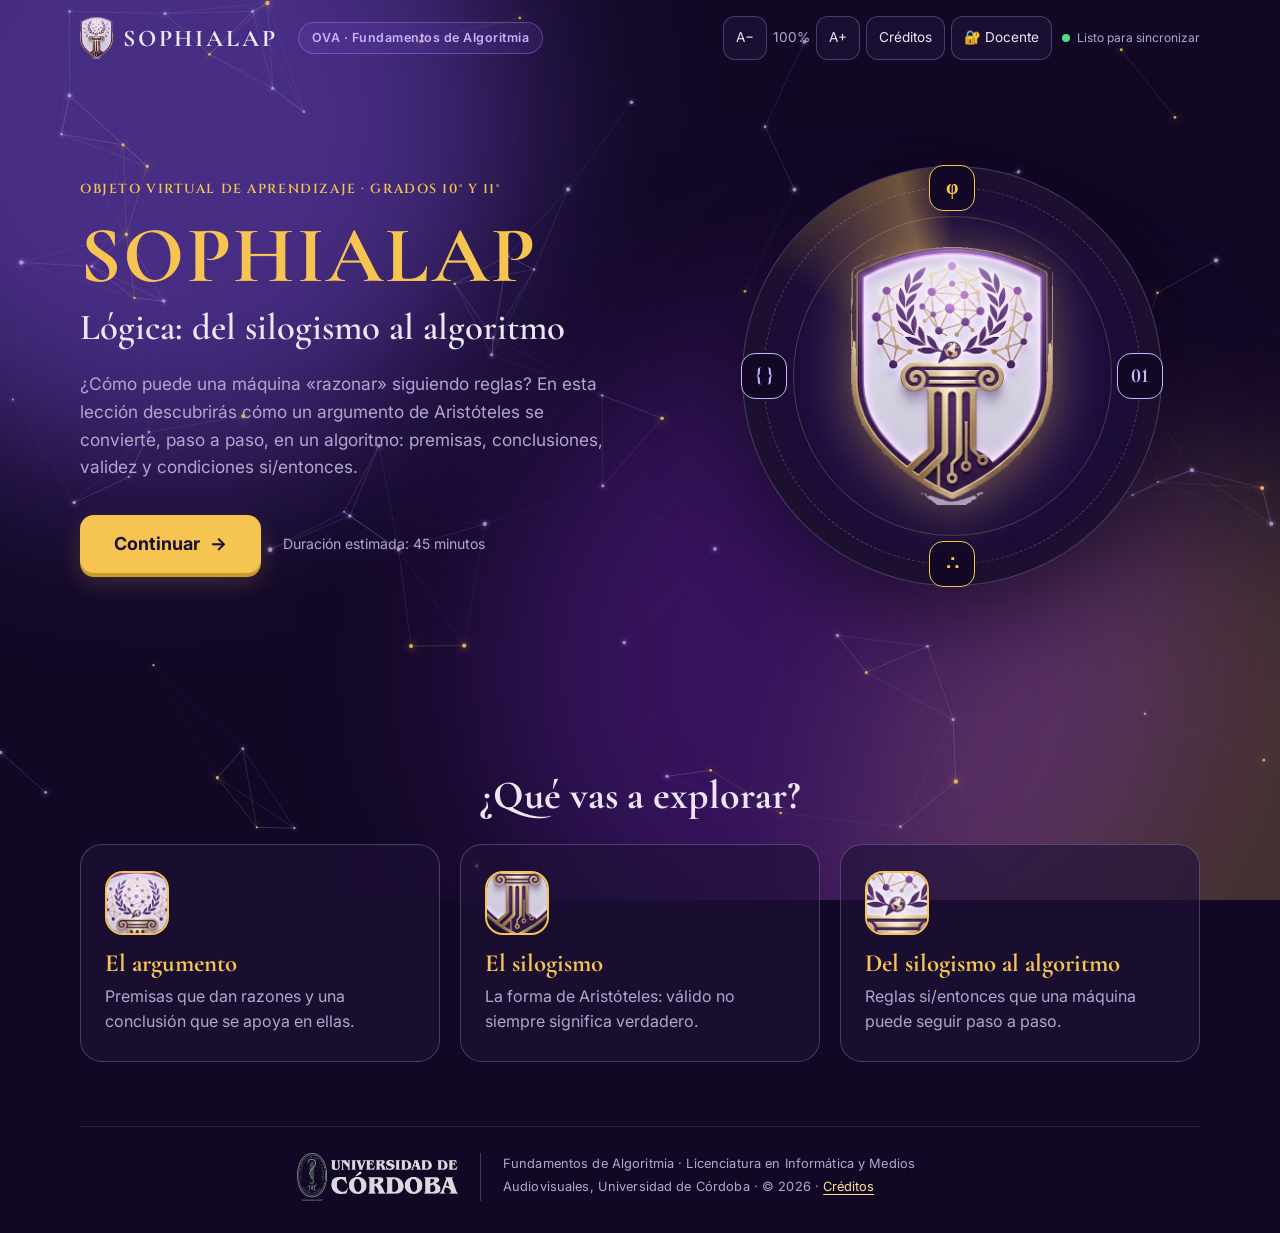
==== commit 6c6bf304: "Cambia el retrato de Alejandro Ciro por su foto de estudio Foto con camisa y corbata, sin fondo y pu" ====
--- a/index.html
+++ b/index.html
@@ -11,7 +11,7 @@
   <link rel="preconnect" href="https://fonts.googleapis.com">
   <link rel="preconnect" href="https://fonts.gstatic.com" crossorigin>
   <link rel="stylesheet" href="https://fonts.googleapis.com/css2?family=Cinzel:wght@600&amp;family=Cormorant+Garamond:wght@600;700&amp;family=Inter:wght@400;500;600;700&amp;display=swap">
-  <link rel="stylesheet" href="styles.css?v=4">
+  <link rel="stylesheet" href="styles.css?v=5">
 </head>
 <body>
   <!-- Fondo: auroras de luz y constelación animada (no se reinician al cambiar de vista) -->
@@ -107,6 +107,6 @@
     </footer>
   </div>
 
-  <script src="app.js?v=4"></script>
+  <script src="app.js?v=5"></script>
 </body>
 </html>
